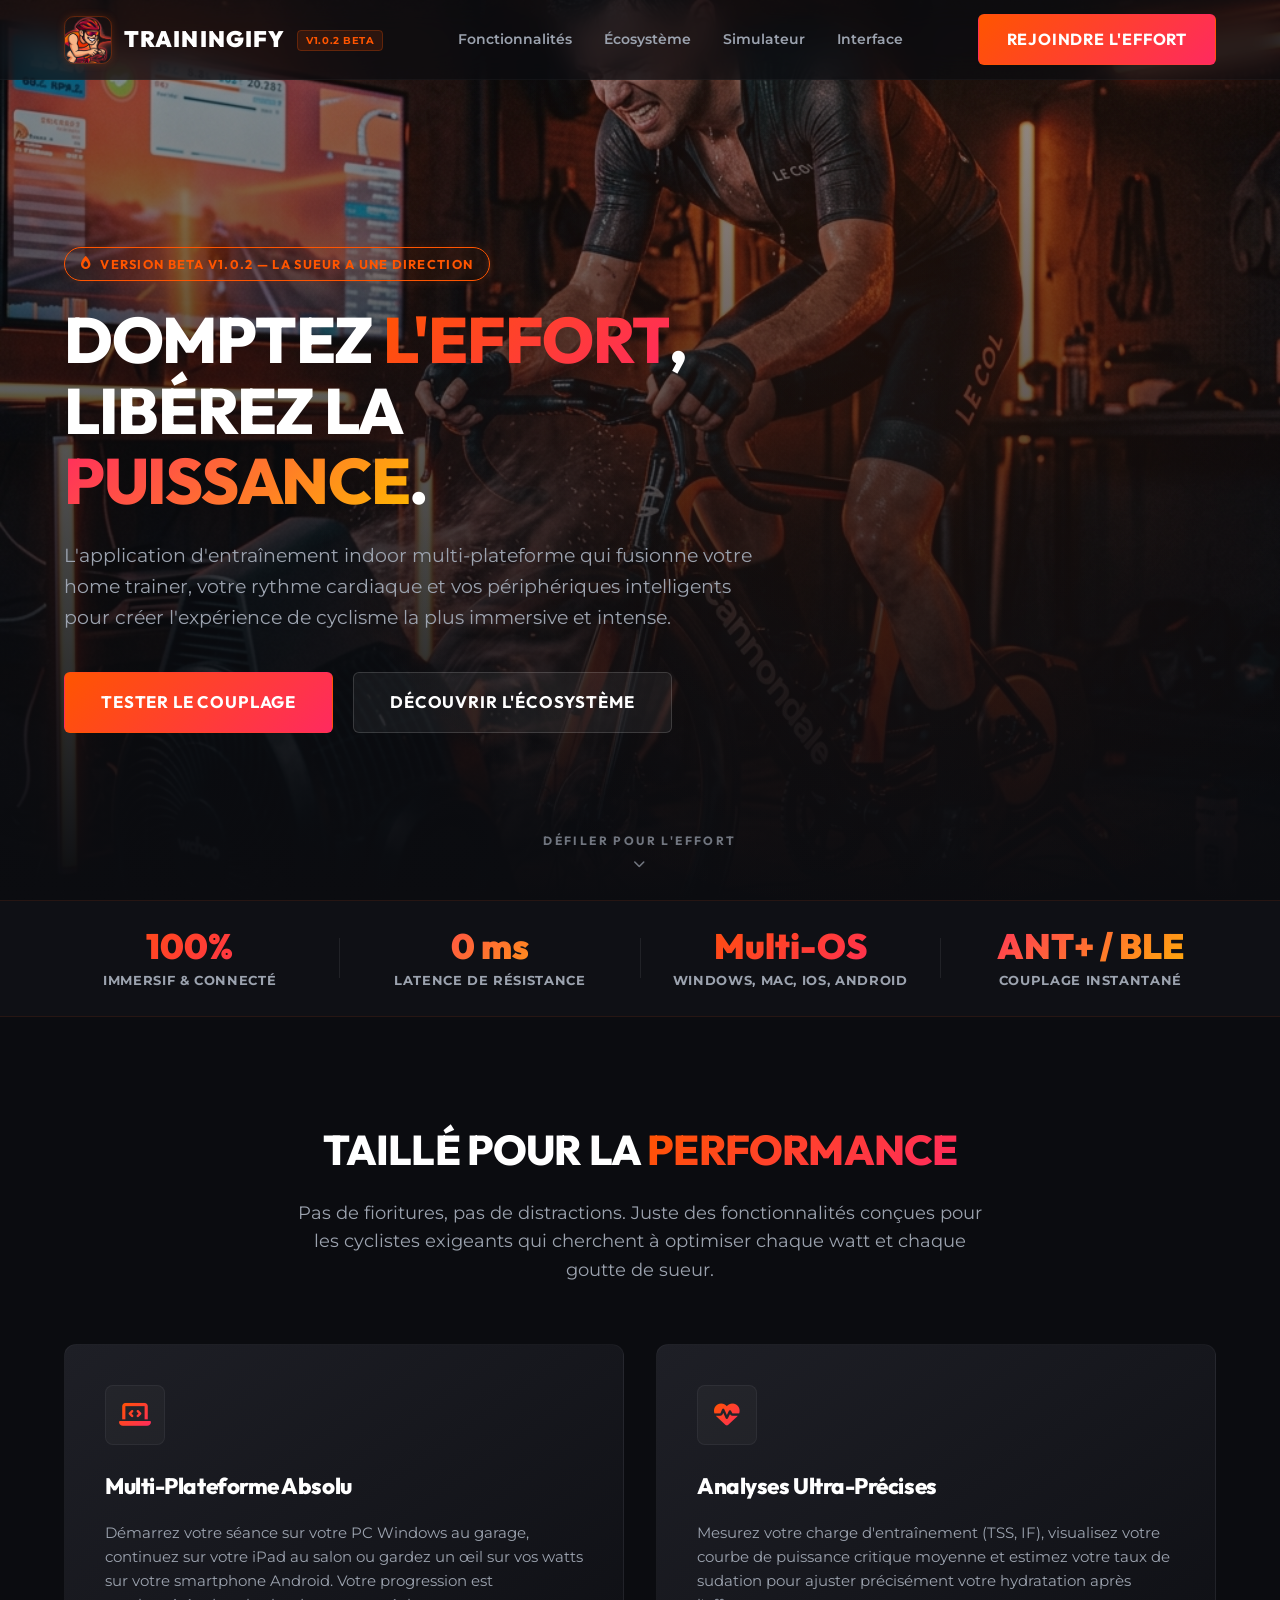
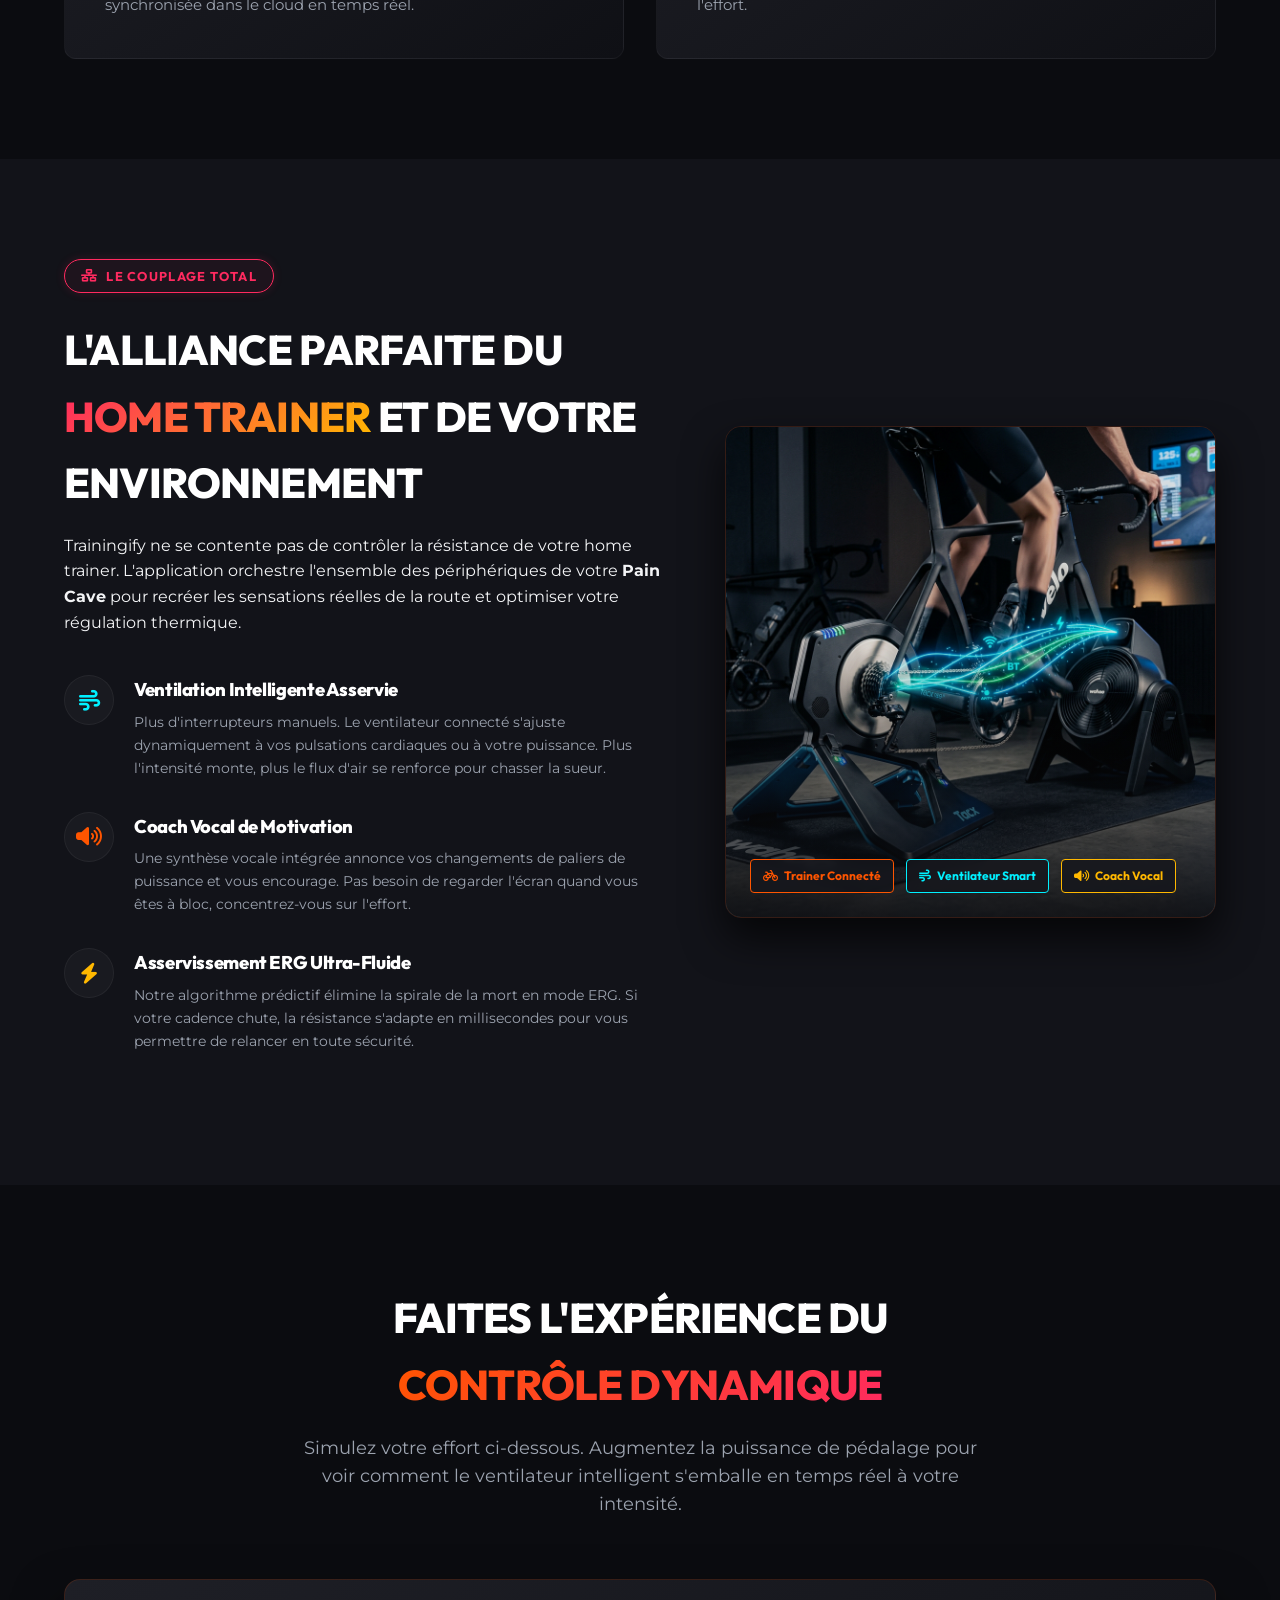
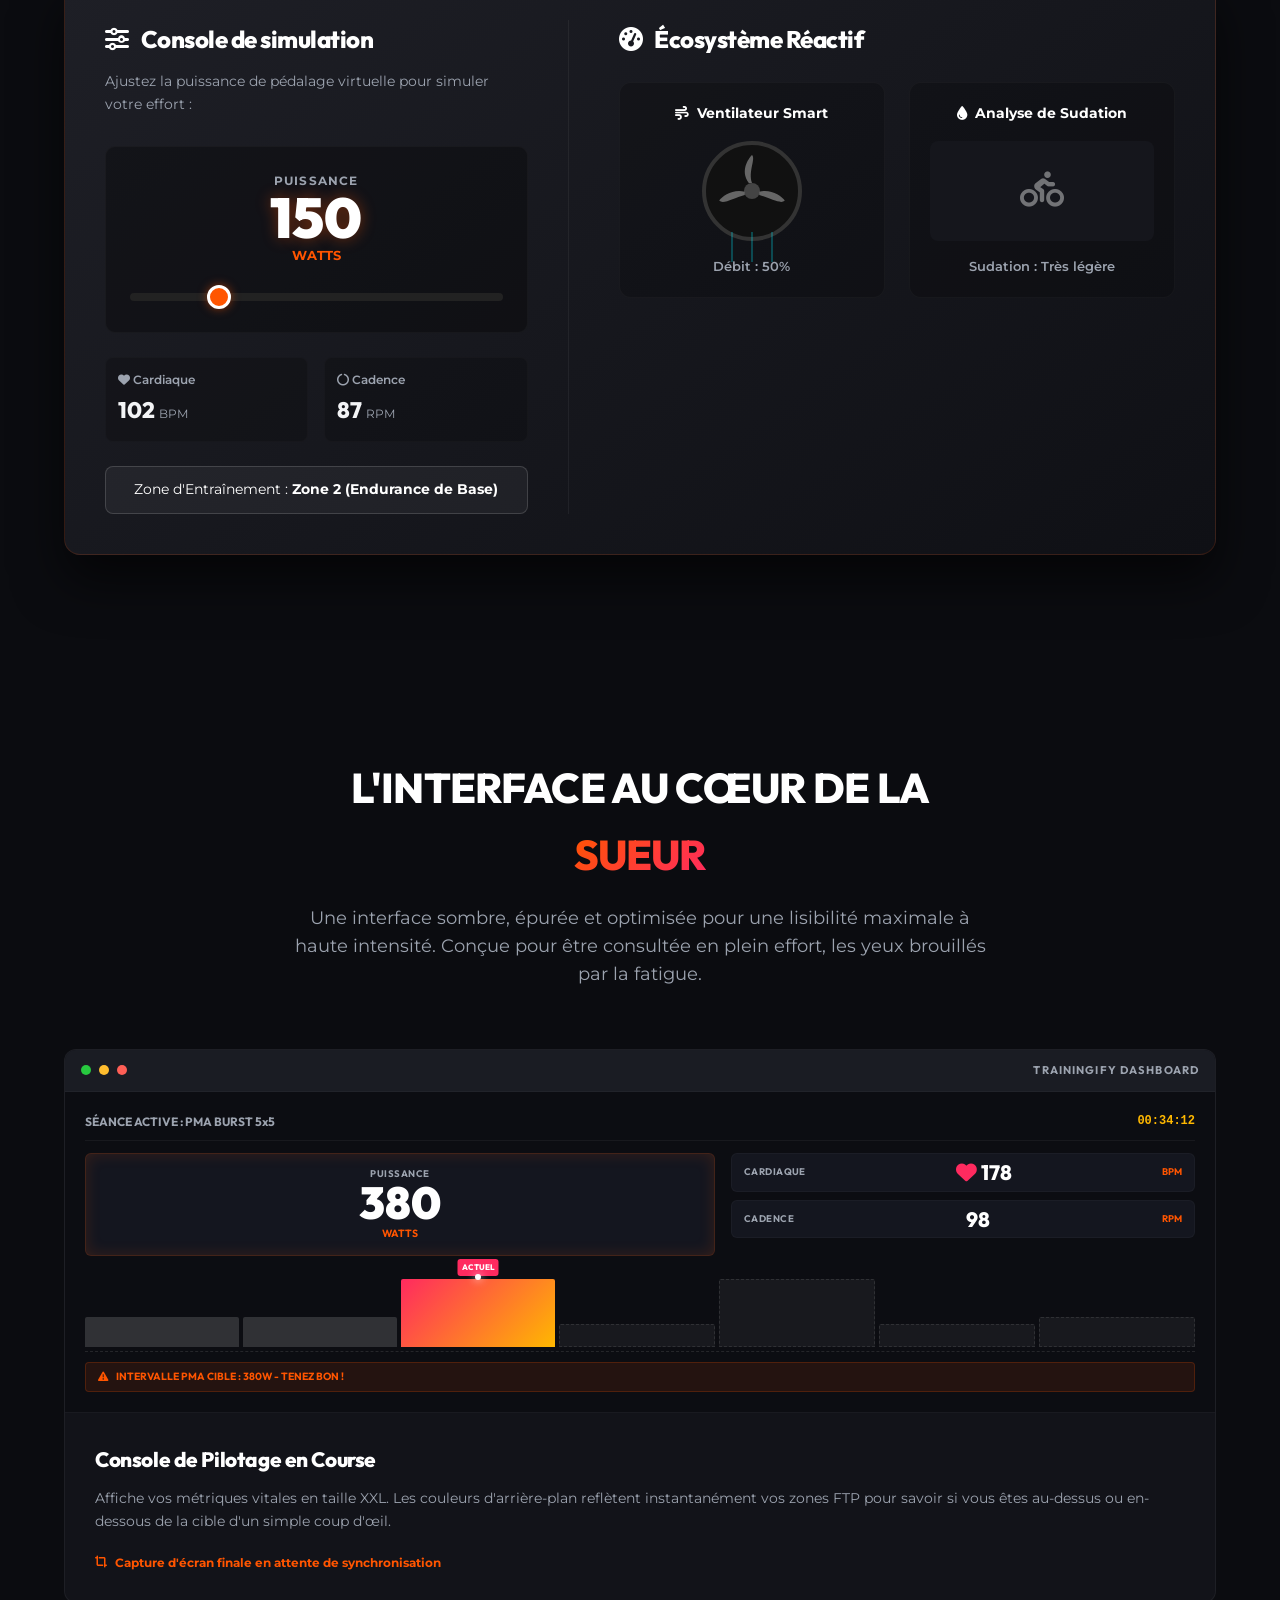
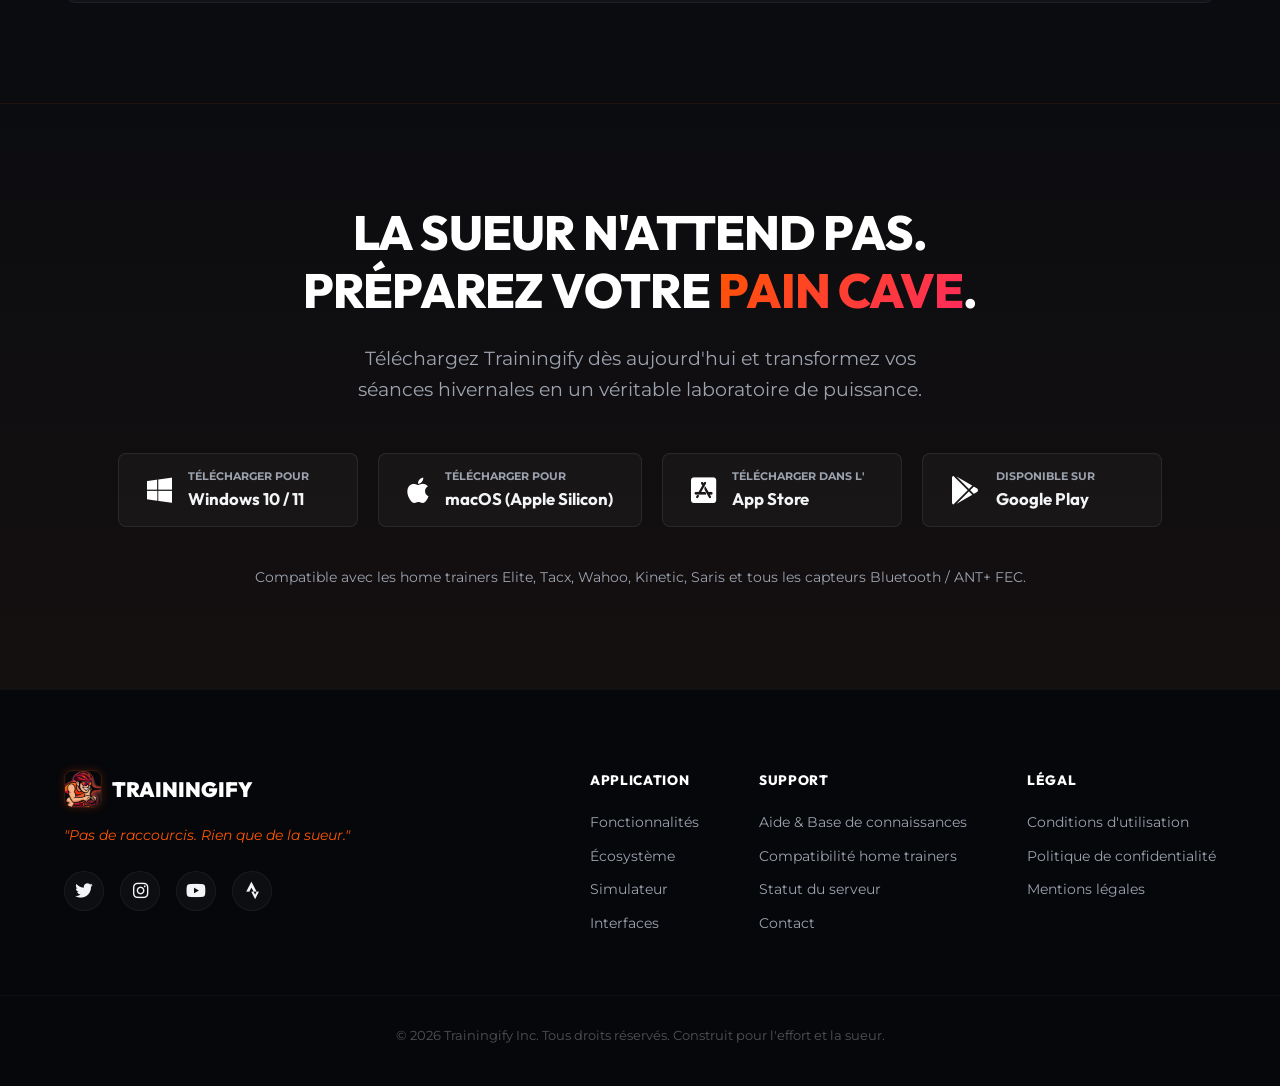
==== docs/index.html @ cc80cbe2 "Refactor: migrate to static site, remove ASP.NET Core Removed ASP.NET Core web frontend, static asse" ====
<!DOCTYPE html>
<html lang="fr">
<head>
    <meta charset="UTF-8">
    <meta name="viewport" content="width=device-width, initial-scale=1.0">
    <title>Trainingify - Domptez l'effort, sculptez votre puissance</title>
    <meta name="description" content="L'application d'entraînement indoor ultime pour home trainer connectée à votre écosystème intelligent (ventilateurs, éclairages).">
    
    <!-- Favicon -->
    <link rel="icon" type="image/x-icon" href="favicon.ico">
    
    <!-- Google Fonts -->
    <link rel="preconnect" href="https://fonts.googleapis.com">
    <link rel="preconnect" href="https://fonts.gstatic.com" crossorigin>
    <link href="https://fonts.googleapis.com/css2?family=Montserrat:ital,wght@0,300;0,500;0,700;0,900;1,700&family=Outfit:wght@300;400;600;800;900&display=swap" rel="stylesheet">
    
    <!-- FontAwesome for icons -->
    <link rel="stylesheet" href="https://cdnjs.cloudflare.com/ajax/libs/font-awesome/6.4.0/css/all.min.css">
    
    <!-- Custom CSS -->
    <link rel="stylesheet" href="css/site.css">
</head>
<body>

    <!-- NAV BAR -->
    <header class="navbar" id="navbar">
        <div class="nav-container">
            <a href="#" class="nav-logo" id="nav-logo">
                <img src="assets/logo.png" alt="Trainingify Logo" class="logo-img">
                <span class="logo-text">TRAININGIFY <span class="version-badge">v1.0.2 Beta</span></span>
            </a>
            
            <nav class="nav-links" id="nav-links">
                <a href="#features" class="nav-link">Fonctionnalités</a>
                <a href="#ecosystem" class="nav-link">Écosystème</a>
                <a href="#demo" class="nav-link">Simulateur</a>
                <a href="#screenshots" class="nav-link">Interface</a>
            </nav>
            
            <div class="nav-cta">
                <a href="#download" class="btn btn-primary btn-glow">Rejoindre l'effort</a>
            </div>
            
            <button class="menu-toggle" id="menu-toggle" aria-label="Ouvrir le menu">
                <i class="fa-solid fa-bars"></i>
            </button>
        </div>
    </header>

    <!-- HERO SECTION -->
    <section class="hero-section" id="hero">
        <div class="hero-bg" style="background-image: linear-gradient(180deg, rgba(11, 12, 16, 0.4) 0%, #0b0c10 100%), url('assets/hero_cyclist.png');"></div>
        <div class="hero-overlay"></div>
        <div class="container hero-container">
            <div class="hero-content">
                <span class="badge neon-orange-border animate-fade-in"><i class="fa-solid fa-fire-flame-simple"></i> Version Beta v1.0.2 — LA SUEUR A UNE DIRECTION</span>
                <h1 class="hero-title animate-slide-up">
                    Domptez <span class="text-gradient-orange-red">l'effort</span>,<br>
                    libérez la <span class="text-gradient-red-yellow">puissance</span>.
                </h1>
                <p class="hero-subtitle animate-slide-up-delay">
                    L'application d'entraînement indoor multi-plateforme qui fusionne votre home trainer, votre rythme cardiaque et vos périphériques intelligents pour créer l'expérience de cyclisme la plus immersive et intense.
                </p>
                <div class="hero-actions animate-slide-up-double-delay">
                    <a href="#demo" class="btn btn-primary btn-large btn-glow">Tester le couplage</a>
                    <a href="#ecosystem" class="btn btn-secondary btn-large">Découvrir l'écosystème</a>
                </div>
            </div>
        </div>
        <div class="hero-scroll-indicator">
            <span>DÉFILER POUR L'EFFORT</span>
            <i class="fa-solid fa-chevron-down scroll-bounce"></i>
        </div>
    </section>

    <!-- KEY METRICS BAR -->
    <section class="metrics-bar">
        <div class="container metrics-container">
            <div class="metric-item">
                <span class="metric-num text-gradient-orange-red">100%</span>
                <span class="metric-label">Immersif & Connecté</span>
            </div>
            <div class="metric-divider"></div>
            <div class="metric-item">
                <span class="metric-num text-gradient-red-yellow">0 ms</span>
                <span class="metric-label">Latence de résistance</span>
            </div>
            <div class="metric-divider"></div>
            <div class="metric-item">
                <span class="metric-num text-gradient-orange-red">Multi-OS</span>
                <span class="metric-label">Windows, Mac, iOS, Android</span>
            </div>
            <div class="metric-divider"></div>
            <div class="metric-item">
                <span class="metric-num text-gradient-red-yellow">ANT+ / BLE</span>
                <span class="metric-label">Couplage instantané</span>
            </div>
        </div>
    </section>

    <!-- POINTS FORTS / FEATURES SECTION -->
    <section class="features-section" id="features">
        <div class="container">
            <div class="section-header text-center">
                <h2 class="section-title">Taillé pour la <span class="text-gradient-orange-red">Performance</span></h2>
                <p class="section-description">
                    Pas de fioritures, pas de distractions. Juste des fonctionnalités conçues pour les cyclistes exigeants qui cherchent à optimiser chaque watt et chaque goutte de sueur.
                </p>
            </div>
            
            <div class="features-grid">
                <!-- Feature 1 -->
                <div class="feature-card">
                    <div class="feature-icon-wrapper">
                        <i class="fa-solid fa-laptop-code feature-icon text-gradient-orange-red"></i>
                    </div>
                    <h3 class="feature-card-title">Multi-Plateforme Absolu</h3>
                    <p class="feature-card-text">
                        Démarrez votre séance sur votre PC Windows au garage, continuez sur votre iPad au salon ou gardez un œil sur vos watts sur votre smartphone Android. Votre progression est synchronisée dans le cloud en temps réel.
                    </p>
                </div>

                
                <!-- Feature 3 -->
                <div class="feature-card">
                    <div class="feature-icon-wrapper">
                        <i class="fa-solid fa-heart-pulse feature-icon text-gradient-orange-red"></i>
                    </div>
                    <h3 class="feature-card-title">Analyses Ultra-Précises</h3>
                    <p class="feature-card-text">
                        Mesurez votre charge d'entraînement (TSS, IF), visualisez votre courbe de puissance critique moyenne et estimez votre taux de sudation pour ajuster précisément votre hydratation après l'effort.
                    </p>
                </div>
            </div>
        </div>
    </section>

    <!-- ECOSYSTEM HIGHLIGHT SECTION -->
    <section class="ecosystem-section" id="ecosystem">
        <div class="container">
            <div class="ecosystem-grid">
                <div class="ecosystem-content">
                    <span class="badge neon-red-border"><i class="fa-solid fa-network-wired"></i> LE COUPLAGE TOTAL</span>
                    <h2 class="section-title">L'alliance parfaite du <span class="text-gradient-red-yellow">Home Trainer</span> et de votre environnement</h2>
                    <p class="section-text">
                        Trainingify ne se contente pas de contrôler la résistance de votre home trainer. L'application orchestre l'ensemble des périphériques de votre <strong>Pain Cave</strong> pour recréer les sensations réelles de la route et optimiser votre régulation thermique.
                    </p>
                    
                    <ul class="ecosystem-list">
                        <li>
                            <div class="list-icon"><i class="fa-solid fa-wind text-cyan"></i></div>
                            <div>
                                <h4>Ventilation Intelligente Asservie</h4>
                                <p>Plus d'interrupteurs manuels. Le ventilateur connecté s'ajuste dynamiquement à vos pulsations cardiaques ou à votre puissance. Plus l'intensité monte, plus le flux d'air se renforce pour chasser la sueur.</p>
                            </div>
                        </li>
                        <li>
                            <div class="list-icon"><i class="fa-solid fa-volume-high text-orange"></i></div>
                            <div>
                                <h4>Coach Vocal de Motivation</h4>
                                <p>Une synthèse vocale intégrée annonce vos changements de paliers de puissance et vous encourage. Pas besoin de regarder l'écran quand vous êtes à bloc, concentrez-vous sur l'effort.</p>
                            </div>
                        </li>
                        <li>
                            <div class="list-icon"><i class="fa-solid fa-bolt text-yellow"></i></div>
                            <div>
                                <h4>Asservissement ERG Ultra-Fluide</h4>
                                <p>Notre algorithme prédictif élimine la spirale de la mort en mode ERG. Si votre cadence chute, la résistance s'adapte en millisecondes pour vous permettre de relancer en toute sécurité.</p>
                            </div>
                        </li>
                    </ul>
                </div>
                
                <div class="ecosystem-visual">
                    <div class="visual-card">
                        <img src="assets/smart_setup.png" alt="Écosystème Smart Trainer et Ventilateur intelligent" class="visual-img">
                        <div class="visual-glow-overlay"></div>
                        <div class="visual-labels">
                            <span class="label-tag tag-trainer"><i class="fa-solid fa-bicycle"></i> Trainer Connecté</span>
                            <span class="label-tag tag-fan"><i class="fa-solid fa-wind"></i> Ventilateur Smart</span>
                            <span class="label-tag tag-light"><i class="fa-solid fa-volume-high"></i> Coach Vocal</span>
                        </div>
                    </div>
                </div>
            </div>
        </div>
    </section>

    <!-- INTERACTIVE DEMO / PLAYGROUND SECTION -->
    <section class="demo-section" id="demo">
        <div class="container">
            <div class="section-header text-center">
                <h2 class="section-title">Faites l'expérience du <span class="text-gradient-orange-red">Contrôle Dynamique</span></h2>
                <p class="section-description">
                    Simulez votre effort ci-dessous. Augmentez la puissance de pédalage pour voir comment le ventilateur intelligent s'emballe en temps réel à votre intensité.
                </p>
            </div>
            
            <div class="playground-card" id="playground-card">
                <div class="playground-grid">
                    
                    <!-- Panel 1: Controls -->
                    <div class="playground-controls">
                        <h3><i class="fa-solid fa-sliders"></i> Console de simulation</h3>
                        <p class="control-help">Ajustez la puissance de pédalage virtuelle pour simuler votre effort :</p>
                        
                        <div class="power-control-group">
                            <div class="power-display">
                                <span class="power-label">PUISSANCE</span>
                                <span class="power-value" id="power-val">150</span>
                                <span class="power-unit">WATTS</span>
                            </div>
                            <input type="range" id="power-slider" class="power-slider" min="50" max="500" value="150" step="10">
                        </div>
                        
                        <div class="metrics-grid-mini">
                            <div class="mini-metric">
                                <span class="mini-label"><i class="fa-solid fa-heart"></i> Cardiaque</span>
                                <span class="mini-val" id="hr-val">115</span> <span class="mini-unit">BPM</span>
                            </div>
                            <div class="mini-metric">
                                <span class="mini-label"><i class="fa-solid fa-circle-notch"></i> Cadence</span>
                                <span class="mini-val" id="cadence-val">90</span> <span class="mini-unit">RPM</span>
                            </div>
                        </div>
                        
                        <div class="zone-indicator" id="zone-indicator">
                            Zone d'Entraînement : <strong id="zone-name">Zone 2 (Endurance)</strong>
                        </div>
                    </div>
                    
                    <!-- Panel 2: Physical Feedback Simulation -->
                    <div class="playground-feedback">
                        <h3><i class="fa-solid fa-gauge-high"></i> Écosystème Réactif</h3>
                        
                        <div class="device-simulator-row">
                            <!-- Fan Simulator -->
                            <div class="fan-simulator">
                                <span class="device-name"><i class="fa-solid fa-wind"></i> Ventilateur Smart</span>
                                <div class="fan-casing">
                                    <div class="fan-blades-wrapper" id="fan-blades">
                                        <svg viewBox="0 0 100 100" class="fan-blades-svg">
                                            <circle cx="50" cy="50" r="10" fill="#444" />
                                            <!-- Three blades -->
                                            <path d="M50 40 C45 25 55 10 50 5 C45 10 35 25 46 40 Z" fill="#666" />
                                            <path d="M59 55 C73 59 86 67 91 62 C87 56 73 47 59 51 Z" fill="#666" />
                                            <path d="M41 55 C27 59 14 67 9 62 C13 56 27 47 41 51 Z" fill="#666" />
                                        </svg>
                                    </div>
                                    <div class="fan-airflow" id="fan-airflow">
                                        <div class="airflow-line line-1"></div>
                                        <div class="airflow-line line-2"></div>
                                        <div class="airflow-line line-3"></div>
                                    </div>
                                </div>
                                <span class="device-status" id="fan-status">Débit : Léger (30%)</span>
                            </div>
                            
                            <!-- Sweat & Effort Simulator -->
                            <div class="sweat-simulator" id="sweat-simulator">
                                <span class="device-name"><i class="fa-solid fa-droplet"></i> Analyse de Sudation</span>
                                <div class="virtual-room" id="virtual-room">
                                    <div class="cyclist-silhouette">
                                        <i class="fa-solid fa-person-biking"></i>
                                    </div>
                                    <div class="sweat-droplets" id="sweat-container">
                                        <!-- Droplets generated dynamically by JS -->
                                    </div>
                                </div>
                                <span class="device-status" id="sweat-status">Sudation : Nulle (Échauffement)</span>
                            </div>
                        </div>
                    </div>
                    
                </div>
            </div>
        </div>
    </section>

    <!-- SCREENSHOTS / WIREFRAME PREVIEW SECTION -->
    <section class="screenshots-section" id="screenshots">
        <div class="container">
            <div class="section-header text-center">
                <h2 class="section-title">L'interface au cœur de la <span class="text-gradient-orange-red">Sueur</span></h2>
                <p class="section-description">
                    Une interface sombre, épurée et optimisée pour une lisibilité maximale à haute intensité. Conçue pour être consultée en plein effort, les yeux brouillés par la fatigue.
                </p>
            </div>
            
            <div class="screenshots-grid">
                
                <!-- Mockup 1: Dashboard -->
                <div class="screenshot-card">
                    <div class="screenshot-header-bar">
                        <span class="dot-btn green"></span>
                        <span class="dot-btn yellow"></span>
                        <span class="dot-btn red"></span>
                        <span class="mock-title">TRAININGIFY DASHBOARD</span>
                    </div>
                    <div class="mockup-container ui-dashboard">
                        <!-- Simulated dashboard UI using CSS/HTML -->
                        <div class="mock-ui-header">
                            <span>SÉANCE ACTIVE : PMA BURST 5x5</span>
                            <span class="mock-timer">00:34:12</span>
                        </div>
                        
                        <div class="mock-ui-main-metrics">
                            <div class="metric-box box-power glow-orange">
                                <span class="lbl">PUISSANCE</span>
                                <span class="val pulse-text">380</span>
                                <span class="unit">WATTS</span>
                            </div>
                            <div class="metrics-column">
                                <div class="metric-box box-hr">
                                    <span class="lbl">CARDIAQUE</span>
                                    <span class="val"><i class="fa-solid fa-heart pulse-icon text-red"></i> 178</span>
                                    <span class="unit">BPM</span>
                                </div>
                                <div class="metric-box box-cadence">
                                    <span class="lbl">CADENCE</span>
                                    <span class="val">98</span>
                                    <span class="unit">RPM</span>
                                </div>
                            </div>
                        </div>
                        
                        <div class="mock-ui-graph">
                            <!-- Interval graph -->
                            <div class="graph-bar past" style="height: 40%"></div>
                            <div class="graph-bar past" style="height: 40%"></div>
                            <div class="graph-bar active glow-red" style="height: 90%; background: var(--gradient-red-yellow);">
                                <span class="graph-label">ACTUEL</span>
                            </div>
                            <div class="graph-bar future" style="height: 30%"></div>
                            <div class="graph-bar future" style="height: 90%"></div>
                            <div class="graph-bar future" style="height: 30%"></div>
                            <div class="graph-bar future" style="height: 40%"></div>
                        </div>
                        
                        <div class="mock-ui-overlay-msg">
                            <i class="fa-solid fa-triangle-exclamation"></i> INTERVALLE PMA CIBLE : 380W - TENEZ BON !
                        </div>
                    </div>
                    <div class="screenshot-info">
                        <h3>Console de Pilotage en Course</h3>
                        <p>Affiche vos métriques vitales en taille XXL. Les couleurs d'arrière-plan reflètent instantanément vos zones FTP pour savoir si vous êtes au-dessus ou en-dessous de la cible d'un simple coup d'œil.</p>
                        <span class="preview-overlay-tag"><i class="fa-solid fa-crop-simple"></i> Capture d'écran finale en attente de synchronisation</span>
                    </div>
                </div>

                
            </div>
        </div>
    </section>

    <!-- MOTIVATIONAL CTA SECTION -->
    <section class="cta-section" id="download">
        <div class="container text-center">
            <h2 class="cta-title">La sueur n'attend pas.<br>Préparez votre <span class="text-gradient-orange-red">Pain Cave</span>.</h2>
            <p class="cta-subtitle">
                Téléchargez Trainingify dès aujourd'hui et transformez vos séances hivernales en un véritable laboratoire de puissance.
            </p>
            
            <div class="download-platforms">
                <a href="#" class="platform-btn">
                    <i class="fa-brands fa-windows platform-icon"></i>
                    <div class="platform-text">
                        <span>Télécharger pour</span>
                        <strong>Windows 10 / 11</strong>
                    </div>
                </a>
                <a href="#" class="platform-btn">
                    <i class="fa-brands fa-apple platform-icon"></i>
                    <div class="platform-text">
                        <span>Télécharger pour</span>
                        <strong>macOS (Apple Silicon)</strong>
                    </div>
                </a>
                <a href="#" class="platform-btn">
                    <i class="fa-brands fa-app-store-ios platform-icon"></i>
                    <div class="platform-text">
                        <span>Télécharger dans l'</span>
                        <strong>App Store</strong>
                    </div>
                </a>
                <a href="#" class="platform-btn">
                    <i class="fa-brands fa-google-play platform-icon"></i>
                    <div class="platform-text">
                        <span>Disponible sur</span>
                        <strong>Google Play</strong>
                    </div>
                </a>
            </div>
            
            <p class="cta-note">Compatible avec les home trainers Elite, Tacx, Wahoo, Kinetic, Saris et tous les capteurs Bluetooth / ANT+ FEC.</p>
        </div>
    </section>

    <!-- FOOTER -->
    <footer class="footer">
        <div class="container footer-container">
            <div class="footer-brand">
                <div class="footer-logo">
                    <img src="assets/logo.png" alt="Trainingify Logo" class="logo-img">
                    <span class="logo-text">TRAININGIFY</span>
                </div>
                <p class="footer-moto">"Pas de raccourcis. Rien que de la sueur."</p>
                <div class="footer-socials">
                    <a href="#"><i class="fa-brands fa-twitter"></i></a>
                    <a href="#"><i class="fa-brands fa-instagram"></i></a>
                    <a href="#"><i class="fa-brands fa-youtube"></i></a>
                    <a href="#"><i class="fa-brands fa-strava"></i></a>
                </div>
            </div>
            
            <div class="footer-links-group">
                <div class="footer-links-col">
                    <h4>Application</h4>
                    <a href="#features">Fonctionnalités</a>
                    <a href="#ecosystem">Écosystème</a>
                    <a href="#demo">Simulateur</a>
                    <a href="#screenshots">Interfaces</a>
                </div>
                <div class="footer-links-col">
                    <h4>Support</h4>
                    <a href="#">Aide & Base de connaissances</a>
                    <a href="#">Compatibilité home trainers</a>
                    <a href="#">Statut du serveur</a>
                    <a href="#">Contact</a>
                </div>
                <div class="footer-links-col">
                    <h4>Légal</h4>
                    <a href="#">Conditions d'utilisation</a>
                    <a href="#">Politique de confidentialité</a>
                    <a href="#">Mentions légales</a>
                </div>
            </div>
        </div>
        
        <div class="footer-bottom">
            <div class="container text-center">
                <p>&copy; 2026 Trainingify Inc. Tous droits réservés. Construit pour l'effort et la sueur.</p>
            </div>
        </div>
    </footer>

    <!-- Custom JS -->
    <script src="js/main.js"></script>
</body>
</html>
---- docs/css/site.css ----
/* ==========================================================================
   TRAININGIFY - DESIGN SYSTEM & STYLESHEET (EFFORT & SUEUR)
   ========================================================================== */

/* Variables & Custom Properties */
:root {
    --color-bg: #0b0c10;
    --color-bg-alt: #121319;
    --color-card: rgba(22, 23, 29, 0.7);
    --color-card-border: rgba(255, 255, 255, 0.04);
    
    --color-text-main: #f3f4f6;
    --color-text-muted: #9ca3af;
    
    /* Neon Colors */
    --color-orange: #ff5500;
    --color-orange-glow: rgba(255, 85, 0, 0.4);
    --color-red: #ff2a5f;
    --color-red-glow: rgba(255, 42, 95, 0.4);
    --color-yellow: #ffb800;
    --color-cyan: #00f0ff;
    --color-cyan-glow: rgba(0, 240, 255, 0.3);
    
    /* Gradients */
    --gradient-orange-red: linear-gradient(135deg, #ff5500 0%, #ff2a5f 100%);
    --gradient-red-yellow: linear-gradient(135deg, #ff2a5f 0%, #ffb800 100%);
    --gradient-dark: linear-gradient(180deg, #121319 0%, #0b0c10 100%);
    --gradient-metal: linear-gradient(145deg, #1e1f26 0%, #0f1015 100%);
    
    /* Typography */
    --font-heading: 'Outfit', sans-serif;
    --font-body: 'Montserrat', sans-serif;
    
    /* Layout */
    --container-width: 1200px;
    --navbar-height: 80px;
    --transition-smooth: all 0.3s cubic-bezier(0.4, 0, 0.2, 1);
}

/* Reset */
* {
    margin: 0;
    padding: 0;
    box-sizing: border-box;
    scroll-behavior: smooth;
}

body {
    background-color: var(--color-bg);
    color: var(--color-text-main);
    font-family: var(--font-body);
    font-size: 1rem;
    line-height: 1.6;
    overflow-x: hidden;
}

/* Typography Base */
h1, h2, h3, h4, h5, h6 {
    font-family: var(--font-heading);
    font-weight: 800;
    letter-spacing: -0.02em;
    color: #ffffff;
}

a {
    color: inherit;
    text-decoration: none;
    transition: var(--transition-smooth);
}

/* Base Layout Helpers */
.container {
    width: 100%;
    max-width: var(--container-width);
    margin: 0 auto;
    padding: 0 24px;
}

.text-center { text-align: center; }
.text-gradient-orange-red {
    background: var(--gradient-orange-red);
    -webkit-background-clip: text;
    -webkit-text-fill-color: transparent;
}
.text-gradient-red-yellow {
    background: var(--gradient-red-yellow);
    -webkit-background-clip: text;
    -webkit-text-fill-color: transparent;
}

.text-red { color: var(--color-red); }
.text-orange { color: var(--color-orange); }
.text-yellow { color: var(--color-yellow); }
.text-cyan { color: var(--color-cyan); }

/* Badges */
.badge {
    display: inline-flex;
    align-items: center;
    gap: 8px;
    padding: 6px 16px;
    border-radius: 100px;
    font-family: var(--font-heading);
    font-size: 0.8rem;
    font-weight: 700;
    text-transform: uppercase;
    letter-spacing: 0.1em;
    margin-bottom: 24px;
}

.neon-orange-border {
    border: 1px solid var(--color-orange);
    color: var(--color-orange);
    background: rgba(255, 85, 0, 0.05);
    box-shadow: 0 0 10px rgba(255, 85, 0, 0.15);
}

.neon-red-border {
    border: 1px solid var(--color-red);
    color: var(--color-red);
    background: rgba(255, 42, 95, 0.05);
    box-shadow: 0 0 10px rgba(255, 42, 95, 0.15);
}

/* Buttons */
.btn {
    display: inline-flex;
    align-items: center;
    justify-content: center;
    padding: 12px 28px;
    border-radius: 6px;
    font-family: var(--font-heading);
    font-weight: 700;
    text-transform: uppercase;
    letter-spacing: 0.05em;
    cursor: pointer;
    transition: var(--transition-smooth);
    border: none;
}

.btn-large {
    padding: 16px 36px;
    font-size: 1.05rem;
}

.btn-primary {
    background: var(--gradient-orange-red);
    color: #ffffff;
    border: 1px solid transparent;
}

.btn-primary:hover {
    transform: translateY(-2px);
    box-shadow: 0 10px 25px rgba(255, 85, 0, 0.4);
}

.btn-secondary {
    background: rgba(255, 255, 255, 0.05);
    color: #ffffff;
    border: 1px solid rgba(255, 255, 255, 0.15);
}

.btn-secondary:hover {
    background: rgba(255, 255, 255, 0.1);
    transform: translateY(-2px);
    border-color: rgba(255, 255, 255, 0.3);
}

.btn-glow:hover {
    box-shadow: 0 0 20px var(--color-orange-glow);
}

/* Sticky Navbar */
.navbar {
    position: fixed;
    top: 0;
    left: 0;
    width: 100%;
    height: var(--navbar-height);
    background: rgba(11, 12, 16, 0.7);
    backdrop-filter: blur(15px);
    border-bottom: 1px solid rgba(255, 255, 255, 0.03);
    z-index: 1000;
    transition: var(--transition-smooth);
}

.navbar.scrolled {
    height: 70px;
    background: rgba(11, 12, 16, 0.9);
    border-bottom: 1px solid rgba(255, 85, 0, 0.15);
    box-shadow: 0 10px 30px rgba(0, 0, 0, 0.5);
}

.nav-container {
    display: flex;
    align-items: center;
    justify-content: space-between;
    height: 100%;
    max-width: var(--container-width);
    margin: 0 auto;
    padding: 0 24px;
}

.nav-logo {
    display: flex;
    align-items: center;
    gap: 12px;
    font-family: var(--font-heading);
    font-size: 1.4rem;
    font-weight: 900;
    letter-spacing: 0.05em;
    color: #ffffff;
}

.version-badge {
    font-size: 0.65rem;
    font-weight: 700;
    background: rgba(255, 85, 0, 0.12);
    color: var(--color-orange);
    padding: 3px 8px;
    border-radius: 4px;
    border: 1px solid rgba(255, 85, 0, 0.25);
    margin-left: 8px;
    vertical-align: middle;
    text-transform: uppercase;
    letter-spacing: 0.05em;
    font-family: var(--font-body);
}

.logo-img {
    width: 48px;
    height: 48px;
    border-radius: 10px;
    object-fit: cover;
    border: 1px solid rgba(255, 85, 0, 0.3);
    box-shadow: 0 0 8px rgba(255, 85, 0, 0.2);
    transition: var(--transition-smooth);
}

.nav-logo:hover .logo-img {
    transform: rotate(5deg) scale(1.05);
    box-shadow: 0 0 15px var(--color-orange-glow);
}

.nav-links {
    display: flex;
    gap: 32px;
}

.nav-link {
    font-size: 0.9rem;
    font-weight: 600;
    color: var(--color-text-muted);
}

.nav-link:hover {
    color: #ffffff;
    text-shadow: 0 0 10px rgba(255, 255, 255, 0.2);
}

.menu-toggle {
    display: none;
    background: none;
    border: none;
    color: #ffffff;
    font-size: 1.5rem;
    cursor: pointer;
}

/* HERO SECTION */
.hero-section {
    position: relative;
    height: 100vh;
    display: flex;
    align-items: center;
    padding-top: var(--navbar-height);
    overflow: hidden;
}

.hero-bg {
    position: absolute;
    top: 0;
    left: 0;
    width: 100%;
    height: 100%;
    background-size: cover;
    background-position: center;
    z-index: 1;
}

.hero-overlay {
    position: absolute;
    top: 0;
    left: 0;
    width: 100%;
    height: 100%;
    background: radial-gradient(circle at 70% 30%, rgba(255, 85, 0, 0.08) 0%, rgba(0, 0, 0, 0) 60%);
    z-index: 2;
}

.hero-container {
    position: relative;
    z-index: 3;
}

.hero-content {
    max-width: 700px;
}

.hero-title {
    font-size: 4rem;
    line-height: 1.1;
    margin-bottom: 24px;
    text-transform: uppercase;
}

.hero-subtitle {
    font-size: 1.2rem;
    color: var(--color-text-muted);
    margin-bottom: 40px;
    font-weight: 400;
}

.hero-actions {
    display: flex;
    gap: 20px;
}

.hero-scroll-indicator {
    position: absolute;
    bottom: 30px;
    left: 50%;
    transform: translateX(-50%);
    display: flex;
    flex-direction: column;
    align-items: center;
    gap: 8px;
    font-size: 0.75rem;
    font-family: var(--font-heading);
    font-weight: 700;
    letter-spacing: 0.2em;
    color: var(--color-text-muted);
    z-index: 3;
    opacity: 0.7;
}

.scroll-bounce {
    animation: bounce 2s infinite;
}

/* METRICS BAR */
.metrics-bar {
    background: #0f1015;
    border-top: 1px solid rgba(255, 85, 0, 0.1);
    border-bottom: 1px solid rgba(255, 85, 0, 0.1);
    padding: 24px 0;
    position: relative;
    z-index: 10;
}

.metrics-container {
    display: flex;
    justify-content: space-around;
    align-items: center;
    flex-wrap: wrap;
    gap: 24px;
}

.metric-item {
    text-align: center;
    flex: 1;
    min-width: 180px;
}

.metric-num {
    font-family: var(--font-heading);
    font-size: 2.2rem;
    font-weight: 900;
    display: block;
    line-height: 1.2;
}

.metric-label {
    font-size: 0.8rem;
    color: var(--color-text-muted);
    text-transform: uppercase;
    font-weight: 700;
    letter-spacing: 0.05em;
    margin-top: 4px;
    display: block;
}

.metric-divider {
    width: 1px;
    height: 40px;
    background: rgba(255, 255, 255, 0.08);
}

/* SECTION STRUCTURE */
.features-section, .ecosystem-section, .demo-section, .screenshots-section, .cta-section {
    padding: 100px 0;
    position: relative;
}

.section-header {
    max-width: 700px;
    margin: 0 auto 60px auto;
}

.section-title {
    font-size: 2.6rem;
    margin-bottom: 16px;
    text-transform: uppercase;
}

.section-description {
    font-size: 1.1rem;
    color: var(--color-text-muted);
    font-weight: 400;
}

/* FEATURES GRID */
.features-grid {
    display: grid;
    grid-template-columns: repeat(auto-fit, minmax(320px, 1fr));
    gap: 32px;
}

.feature-card {
    background: var(--gradient-metal);
    border: 1px solid var(--color-card-border);
    border-radius: 12px;
    padding: 40px;
    transition: var(--transition-smooth);
    position: relative;
    overflow: hidden;
}

.feature-card::before {
    content: '';
    position: absolute;
    top: 0;
    left: 0;
    width: 100%;
    height: 2px;
    background: var(--gradient-orange-red);
    opacity: 0;
    transition: var(--transition-smooth);
}

.feature-card:hover {
    transform: translateY(-5px);
    border-color: rgba(255, 85, 0, 0.2);
    box-shadow: 0 15px 35px rgba(0, 0, 0, 0.6);
}

.feature-card:hover::before {
    opacity: 1;
}

.feature-icon-wrapper {
    width: 60px;
    height: 60px;
    background: rgba(255, 255, 255, 0.03);
    border-radius: 8px;
    display: flex;
    align-items: center;
    justify-content: center;
    margin-bottom: 24px;
    border: 1px solid rgba(255, 255, 255, 0.05);
}

.feature-icon {
    font-size: 1.6rem;
}

.feature-card-title {
    font-size: 1.4rem;
    margin-bottom: 16px;
}

.feature-card-text {
    font-size: 0.95rem;
    color: var(--color-text-muted);
}

/* ECOSYSTEM CONNECTED SECTION */
.ecosystem-section {
    background-color: var(--color-bg-alt);
}

.ecosystem-grid {
    display: grid;
    grid-template-columns: 1.1fr 0.9fr;
    gap: 60px;
    align-items: center;
}

.ecosystem-list {
    list-style: none;
    margin-top: 40px;
}

.ecosystem-list li {
    display: flex;
    gap: 20px;
    margin-bottom: 32px;
}

.list-icon {
    width: 50px;
    height: 50px;
    border-radius: 50%;
    background: rgba(255, 255, 255, 0.03);
    display: flex;
    align-items: center;
    justify-content: center;
    font-size: 1.3rem;
    flex-shrink: 0;
    border: 1px solid rgba(255, 255, 255, 0.05);
}

.ecosystem-list h4 {
    font-size: 1.15rem;
    margin-bottom: 6px;
}

.ecosystem-list p {
    font-size: 0.9rem;
    color: var(--color-text-muted);
}

.ecosystem-visual {
    position: relative;
}

.visual-card {
    position: relative;
    border-radius: 16px;
    overflow: hidden;
    border: 1px solid rgba(255, 85, 0, 0.15);
    box-shadow: 0 20px 40px rgba(0, 0, 0, 0.7);
}

.visual-img {
    width: 100%;
    display: block;
    filter: brightness(0.9);
}

.visual-glow-overlay {
    position: absolute;
    top: 0;
    left: 0;
    width: 100%;
    height: 100%;
    background: linear-gradient(to top, rgba(11, 12, 16, 0.9) 0%, rgba(11, 12, 16, 0) 50%);
}

.visual-labels {
    position: absolute;
    bottom: 24px;
    left: 24px;
    display: flex;
    flex-wrap: wrap;
    gap: 12px;
}

.label-tag {
    background: rgba(22, 23, 29, 0.85);
    border: 1px solid rgba(255, 255, 255, 0.1);
    color: #ffffff;
    font-family: var(--font-heading);
    font-size: 0.75rem;
    font-weight: 700;
    padding: 6px 12px;
    border-radius: 4px;
    backdrop-filter: blur(5px);
    display: flex;
    align-items: center;
    gap: 6px;
}

.tag-trainer { border-color: var(--color-orange); color: var(--color-orange); }
.tag-fan { border-color: var(--color-cyan); color: var(--color-cyan); }
.tag-light { border-color: var(--color-yellow); color: var(--color-yellow); }

/* INTERACTIVE PLAYGROUND */
.playground-card {
    background: var(--gradient-metal);
    border: 1px solid rgba(255, 85, 0, 0.15);
    border-radius: 16px;
    padding: 40px;
    box-shadow: 0 25px 50px rgba(0, 0, 0, 0.6);
    position: relative;
    overflow: hidden;
}

.playground-grid {
    display: grid;
    grid-template-columns: 0.9fr 1.1fr;
    gap: 40px;
}

.playground-controls {
    border-right: 1px solid rgba(255, 255, 255, 0.05);
    padding-right: 40px;
}

.playground-controls h3, .playground-feedback h3 {
    font-size: 1.5rem;
    margin-bottom: 12px;
    display: flex;
    align-items: center;
    gap: 12px;
}

.control-help {
    font-size: 0.9rem;
    color: var(--color-text-muted);
    margin-bottom: 30px;
}

.power-control-group {
    background: rgba(0, 0, 0, 0.3);
    border: 1px solid rgba(255, 255, 255, 0.03);
    padding: 24px;
    border-radius: 10px;
    margin-bottom: 24px;
}

.power-display {
    display: flex;
    flex-direction: column;
    align-items: center;
    margin-bottom: 16px;
}

.power-label {
    font-size: 0.75rem;
    font-weight: 700;
    letter-spacing: 0.1em;
    color: var(--color-text-muted);
}

.power-value {
    font-family: var(--font-heading);
    font-size: 3.5rem;
    font-weight: 900;
    line-height: 1;
    color: #ffffff;
    text-shadow: 0 0 15px var(--color-orange-glow);
}

.power-unit {
    font-size: 0.8rem;
    font-weight: 700;
    color: var(--color-orange);
}

.power-slider {
    -webkit-appearance: none;
    appearance: none;
    width: 100%;
    height: 8px;
    border-radius: 4px;
    background: #222;
    outline: none;
    cursor: pointer;
}

.power-slider::-webkit-slider-thumb {
    -webkit-appearance: none;
    appearance: none;
    width: 24px;
    height: 24px;
    border-radius: 50%;
    background: var(--color-orange);
    border: 3px solid #ffffff;
    box-shadow: 0 0 10px rgba(255, 85, 0, 0.5);
    transition: 0.1s;
}

.power-slider::-webkit-slider-thumb:hover {
    transform: scale(1.1);
}

.metrics-grid-mini {
    display: grid;
    grid-template-columns: 1fr 1fr;
    gap: 16px;
    margin-bottom: 24px;
}

.mini-metric {
    background: rgba(0, 0, 0, 0.2);
    padding: 12px;
    border-radius: 8px;
    border: 1px solid rgba(255, 255, 255, 0.02);
}

.mini-label {
    display: block;
    font-size: 0.75rem;
    color: var(--color-text-muted);
    font-weight: 600;
    margin-bottom: 4px;
}

.mini-val {
    font-family: var(--font-heading);
    font-size: 1.4rem;
    font-weight: 800;
}

.mini-unit {
    font-size: 0.75rem;
    color: var(--color-text-muted);
}

.zone-indicator {
    padding: 12px;
    border-radius: 8px;
    background: rgba(255, 85, 0, 0.08);
    border: 1px solid rgba(255, 85, 0, 0.2);
    font-size: 0.85rem;
    text-align: center;
    color: #ffffff;
    transition: var(--transition-smooth);
}

/* Simulation Devices UI */
.playground-feedback {
    padding-left: 10px;
}

.device-simulator-row {
    display: grid;
    grid-template-columns: 1fr 1fr;
    gap: 24px;
    margin-top: 24px;
}

.fan-simulator, .light-simulator, .sweat-simulator {
    background: rgba(0, 0, 0, 0.2);
    border: 1px solid rgba(255, 255, 255, 0.03);
    border-radius: 12px;
    padding: 20px;
    display: flex;
    flex-direction: column;
    align-items: center;
}

.device-name {
    font-size: 0.85rem;
    font-weight: 700;
    color: #ffffff;
    margin-bottom: 16px;
    display: flex;
    align-items: center;
    gap: 8px;
}

.fan-casing {
    width: 100px;
    height: 100px;
    border: 4px solid #333;
    border-radius: 50%;
    display: flex;
    align-items: center;
    justify-content: center;
    position: relative;
    background: #111;
    margin-bottom: 16px;
}

.fan-blades-wrapper {
    width: 80px;
    height: 80px;
    transform-origin: center;
    transition: animation-duration 0.5s ease;
}

.fan-blades-svg {
    width: 100%;
    height: 100%;
}

/* Airflow effects */
.fan-airflow {
    position: absolute;
    bottom: -25px;
    left: 50%;
    transform: translateX(-50%);
    width: 60px;
    height: 30px;
    display: flex;
    justify-content: space-around;
    overflow: hidden;
    pointer-events: none;
}

.airflow-line {
    width: 2px;
    background: var(--color-cyan);
    opacity: 0;
}

.device-status {
    font-size: 0.8rem;
    color: var(--color-text-muted);
    font-weight: 600;
    text-align: center;
}

/* Ambient Room Simulator */
.virtual-room {
    width: 100%;
    height: 100px;
    background: #15161c;
    border-radius: 8px;
    position: relative;
    overflow: hidden;
    display: flex;
    align-items: center;
    justify-content: center;
    margin-bottom: 16px;
    transition: background-color 0.5s ease;
}

.cyclist-silhouette {
    font-size: 2.2rem;
    color: rgba(255, 255, 255, 0.4);
    z-index: 5;
    position: relative;
}

.glowing-halo {
    position: absolute;
    top: 50%;
    left: 50%;
    transform: translate(-50%, -50%);
    width: 80%;
    height: 80%;
    border-radius: 50%;
    background: radial-gradient(circle, var(--color-orange-glow) 0%, rgba(0,0,0,0) 70%);
    opacity: 0.5;
    z-index: 2;
    transition: background 0.5s ease;
}

/* Sweat droplets */
.sweat-droplets {
    position: absolute;
    top: 0;
    left: 0;
    width: 100%;
    height: 100%;
    pointer-events: none;
    z-index: 4;
}

.sweat-drop {
    position: absolute;
    width: 3px;
    height: 6px;
    background: #00f0ff;
    border-radius: 50%;
    opacity: 0.7;
    animation: sweat-drip 1.5s linear infinite;
}

/* SCREENSHOTS SECTION */
.screenshots-grid {
    display: flex;
    justify-content: center;
    gap: 40px;
}

.screenshot-card {
    background: var(--color-bg-alt);
    border: 1px solid rgba(255, 255, 255, 0.05);
    border-radius: 12px;
    overflow: hidden;
    display: flex;
    flex-direction: column;
}

.screenshot-header-bar {
    background: #1a1c23;
    padding: 12px 16px;
    display: flex;
    align-items: center;
    gap: 8px;
    border-bottom: 1px solid rgba(255, 255, 255, 0.03);
}

.dot-btn {
    width: 10px;
    height: 10px;
    border-radius: 50%;
}
.dot-btn.red { background: #ff5f56; }
.dot-btn.yellow { background: #ffbd2e; }
.dot-btn.green { background: #27c93f; }

.mock-title {
    font-size: 0.7rem;
    font-family: var(--font-heading);
    font-weight: 700;
    letter-spacing: 0.1em;
    color: var(--color-text-muted);
    margin-left: auto;
}

/* Mockup Layout */
.mockup-container {
    height: 320px;
    background: #0c0d12;
    position: relative;
    padding: 20px;
    display: flex;
    flex-direction: column;
    justify-content: space-between;
    font-family: var(--font-heading);
}

.screenshot-info {
    padding: 30px;
    border-top: 1px solid rgba(255, 255, 255, 0.03);
    flex-grow: 1;
    display: flex;
    flex-direction: column;
    justify-content: space-between;
}

.screenshot-info h3 {
    font-size: 1.3rem;
    margin-bottom: 10px;
}

.screenshot-info p {
    font-size: 0.9rem;
    color: var(--color-text-muted);
    margin-bottom: 20px;
}

.preview-overlay-tag {
    display: inline-flex;
    align-items: center;
    gap: 8px;
    font-size: 0.75rem;
    color: var(--color-orange);
    font-weight: 700;
}

/* UI DASHBOARD SIMULATOR */
.ui-dashboard {
    color: #fff;
}

.mock-ui-header {
    display: flex;
    justify-content: space-between;
    font-size: 0.75rem;
    font-weight: 700;
    color: var(--color-text-muted);
    border-bottom: 1px solid rgba(255,255,255,0.05);
    padding-bottom: 8px;
}

.mock-timer {
    color: var(--color-yellow);
    font-family: monospace;
}

.mock-ui-main-metrics {
    display: flex;
    gap: 16px;
    margin-top: 12px;
}

.metric-box {
    background: #14161f;
    border: 1px solid rgba(255,255,255,0.03);
    border-radius: 6px;
    padding: 12px;
}

.metric-box.box-power {
    flex: 1.3;
    display: flex;
    flex-direction: column;
    align-items: center;
    justify-content: center;
    border-color: rgba(255, 85, 0, 0.2);
}

.metric-box.glow-orange {
    box-shadow: inset 0 0 15px rgba(255, 85, 0, 0.15);
}

.metric-box .lbl {
    font-size: 0.6rem;
    color: var(--color-text-muted);
    font-weight: 700;
    letter-spacing: 0.05em;
}

.metric-box .val {
    font-size: 2.8rem;
    font-weight: 900;
    line-height: 1;
}

.metric-box .unit {
    font-size: 0.65rem;
    font-weight: 700;
    color: var(--color-orange);
}

.metrics-column {
    flex: 1;
    display: flex;
    flex-direction: column;
    gap: 8px;
}

.metrics-column .metric-box {
    display: flex;
    justify-content: space-between;
    align-items: center;
    padding: 8px 12px;
}

.metrics-column .metric-box .val {
    font-size: 1.3rem;
    font-weight: 800;
}

.metrics-column .metric-box .unit {
    font-size: 0.6rem;
}

.mock-ui-graph {
    height: 80px;
    display: flex;
    align-items: flex-end;
    gap: 4px;
    margin-top: 16px;
    border-bottom: 1px dashed rgba(255,255,255,0.1);
    padding-bottom: 4px;
}

.graph-bar {
    flex: 1;
    border-radius: 2px 2px 0 0;
}

.graph-bar.past {
    background: rgba(255, 255, 255, 0.15);
}

.graph-bar.active {
    position: relative;
}

.graph-bar.active::after {
    content: '';
    position: absolute;
    top: -5px;
    left: 50%;
    transform: translateX(-50%);
    width: 6px;
    height: 6px;
    background: #fff;
    border-radius: 50%;
    box-shadow: 0 0 8px #fff;
}

.graph-bar.future {
    background: rgba(255, 255, 255, 0.05);
    border: 1px dashed rgba(255,255,255,0.1);
}

.graph-label {
    font-size: 0.5rem;
    position: absolute;
    top: -20px;
    left: 50%;
    transform: translateX(-50%);
    background: var(--color-red);
    padding: 2px 4px;
    border-radius: 3px;
    font-weight: 800;
    white-space: nowrap;
}

.mock-ui-overlay-msg {
    margin-top: 10px;
    background: rgba(255, 85, 0, 0.1);
    border: 1px solid rgba(255, 85, 0, 0.2);
    border-radius: 4px;
    padding: 6px 12px;
    font-size: 0.65rem;
    font-weight: 700;
    color: var(--color-orange);
    display: flex;
    align-items: center;
    gap: 8px;
}

/* UI WORKOUT BUILDER SIMULATOR */
.ui-builder {
    flex-direction: row;
    gap: 12px;
    color: #fff;
}

.mock-builder-sidebar {
    width: 90px;
    background: #14161f;
    border-radius: 6px;
    padding: 10px;
    display: flex;
    flex-direction: column;
    gap: 8px;
}

.sidebar-title {
    font-size: 0.6rem;
    font-weight: 800;
    color: var(--color-text-muted);
    border-bottom: 1px solid rgba(255,255,255,0.05);
    padding-bottom: 4px;
    margin-bottom: 2px;
}

.block-item {
    font-size: 0.55rem;
    font-weight: 700;
    padding: 6px;
    border-radius: 4px;
    text-align: center;
}

.block-blue { background: rgba(0, 150, 255, 0.2); border: 1px solid rgba(0, 150, 255, 0.4); color: #00e0ff; }
.block-green { background: rgba(40, 200, 100, 0.2); border: 1px solid rgba(40, 200, 100, 0.4); color: #00ff88; }
.block-yellow { background: rgba(255, 180, 0, 0.2); border: 1px solid rgba(255, 180, 0, 0.4); color: #ffcc00; }
.block-red { background: rgba(255, 42, 95, 0.2); border: 1px solid rgba(255, 42, 95, 0.4); color: #ff507f; }

.mock-builder-workspace {
    flex: 1;
    background: #101117;
    border-radius: 6px;
    padding: 12px;
    display: flex;
    flex-direction: column;
    justify-content: space-between;
}

.workspace-header {
    font-size: 0.7rem;
    font-weight: 800;
    border-bottom: 1px solid rgba(255,255,255,0.05);
    padding-bottom: 6px;
}

.workout-timeline {
    height: 100px;
    background: rgba(0,0,0,0.3);
    border: 1px solid rgba(255,255,255,0.02);
    border-radius: 6px;
    display: flex;
    align-items: flex-end;
    padding: 8px;
    gap: 6px;
    margin: 16px 0;
}

.timeline-step {
    border-radius: 3px;
    height: 100%;
    display: flex;
    flex-direction: column;
    justify-content: flex-end;
    padding: 6px;
    position: relative;
}

.timeline-step.step-warmup { background: linear-gradient(360deg, rgba(0, 150, 255, 0.2) 0%, rgba(0,150,255,0.05) 100%); border: 1px solid rgba(0,150,255,0.2); height: 40%; }
.timeline-step.step-work { background: linear-gradient(360deg, rgba(255, 180, 0, 0.25) 0%, rgba(255,180,0,0.05) 100%); border: 1px solid rgba(255,180,0,0.3); height: 75%; }
.timeline-step.step-active-interval { background: linear-gradient(360deg, rgba(255, 42, 95, 0.3) 0%, rgba(255,42,95,0.05) 100%); border: 1px solid rgba(255,42,95,0.4); height: 95%; }
.timeline-step.step-cooldown { background: linear-gradient(360deg, rgba(0, 150, 255, 0.2) 0%, rgba(0,150,255,0.05) 100%); border: 1px solid rgba(0,150,255,0.2); height: 30%; }

.timeline-step.select {
    border-color: #fff;
    box-shadow: 0 0 10px rgba(255,255,255,0.2);
}

.step-lbl {
    font-size: 0.45rem;
    font-weight: 700;
    line-height: 1.1;
    color: var(--color-text-muted);
}

.timeline-step.select .step-lbl {
    color: #fff;
}

.drag-handle {
    position: absolute;
    right: -3px;
    top: 50%;
    transform: translateY(-50%);
    width: 6px;
    height: 20px;
    background: #fff;
    border-radius: 3px;
    display: flex;
    align-items: center;
    justify-content: center;
    color: #333;
    font-size: 0.35rem;
    cursor: ew-resize;
    box-shadow: 0 0 5px rgba(0,0,0,0.5);
}

.workout-details-box {
    display: flex;
    justify-content: space-between;
    background: #14161f;
    padding: 8px 12px;
    border-radius: 4px;
}

.detail-row {
    display: flex;
    flex-direction: column;
    font-size: 0.6rem;
    color: var(--color-text-muted);
}

.detail-row strong {
    font-size: 0.8rem;
    color: #fff;
}

/* CTA MOTIVATIONAL SECTION */
.cta-section {
    background: linear-gradient(180deg, var(--color-bg) 0%, #151010 100%);
    border-top: 1px solid rgba(255, 85, 0, 0.05);
    overflow: hidden;
}

.cta-title {
    font-size: 3rem;
    margin-bottom: 24px;
    line-height: 1.2;
    text-transform: uppercase;
}

.cta-subtitle {
    font-size: 1.2rem;
    color: var(--color-text-muted);
    max-width: 600px;
    margin: 0 auto 48px auto;
}

.download-platforms {
    display: flex;
    justify-content: center;
    flex-wrap: wrap;
    gap: 20px;
    margin-bottom: 40px;
}

.platform-btn {
    background: rgba(255, 255, 255, 0.03);
    border: 1px solid rgba(255, 255, 255, 0.08);
    border-radius: 8px;
    padding: 14px 28px;
    display: flex;
    align-items: center;
    gap: 16px;
    min-width: 240px;
    text-align: left;
    transition: var(--transition-smooth);
}

.platform-btn:hover {
    background: rgba(255, 85, 0, 0.08);
    border-color: var(--color-orange);
    transform: translateY(-3px);
    box-shadow: 0 10px 20px rgba(0, 0, 0, 0.4);
}

.platform-icon {
    font-size: 1.8rem;
    color: #ffffff;
}

.platform-btn:hover .platform-icon {
    color: var(--color-orange);
    filter: drop-shadow(0 0 5px var(--color-orange-glow));
}

.platform-text span {
    display: block;
    font-size: 0.7rem;
    color: var(--color-text-muted);
    text-transform: uppercase;
    font-weight: 700;
}

.platform-text strong {
    font-family: var(--font-heading);
    font-size: 1.05rem;
    font-weight: 700;
}

.cta-note {
    font-size: 0.85rem;
    color: var(--color-text-muted);
}

/* FOOTER */
.footer {
    background: #06070a;
    border-top: 1px solid rgba(255, 255, 255, 0.03);
    padding: 80px 0 40px 0;
}

.footer-container {
    display: flex;
    justify-content: space-between;
    flex-wrap: wrap;
    gap: 48px;
    margin-bottom: 60px;
}

.footer-brand {
    max-width: 320px;
}

.footer-logo {
    display: flex;
    align-items: center;
    gap: 10px;
    font-family: var(--font-heading);
    font-size: 1.3rem;
    font-weight: 900;
    color: #ffffff;
    margin-bottom: 16px;
}

.footer-logo .logo-img {
    width: 38px;
    height: 38px;
    border-radius: 8px;
    border: 1px solid rgba(255, 85, 0, 0.2);
}

.footer-moto {
    font-size: 0.9rem;
    font-style: italic;
    color: var(--color-orange);
    margin-bottom: 24px;
}

.footer-socials {
    display: flex;
    gap: 16px;
}

.footer-socials a {
    width: 40px;
    height: 40px;
    border-radius: 50%;
    background: rgba(255, 255, 255, 0.03);
    display: flex;
    align-items: center;
    justify-content: center;
    font-size: 1.1rem;
    border: 1px solid rgba(255, 255, 255, 0.05);
}

.footer-socials a:hover {
    background: var(--gradient-orange-red);
    color: #ffffff;
    transform: translateY(-2px);
    border-color: transparent;
}

.footer-links-group {
    display: flex;
    gap: 60px;
    flex-wrap: wrap;
}

.footer-links-col {
    display: flex;
    flex-direction: column;
    gap: 12px;
}

.footer-links-col h4 {
    font-size: 0.85rem;
    text-transform: uppercase;
    letter-spacing: 0.05em;
    color: #ffffff;
    margin-bottom: 8px;
}

.footer-links-col a {
    font-size: 0.85rem;
    color: var(--color-text-muted);
}

.footer-links-col a:hover {
    color: var(--color-orange);
}

.footer-bottom {
    border-top: 1px solid rgba(255, 255, 255, 0.03);
    padding-top: 30px;
    font-size: 0.8rem;
    color: rgba(255, 255, 255, 0.3);
}

/* ==========================================================================
   ANIMATIONS
   ========================================================================== */

@keyframes bounce {
    0%, 20%, 50%, 80%, 100% { transform: translateY(0) translateX(-50%); }
    40% { transform: translateY(-10px) translateX(-50%); }
    60% { transform: translateY(-5px) translateX(-50%); }
}

@keyframes sweat-drip {
    0% { transform: translateY(0); opacity: 0; }
    10% { opacity: 0.8; }
    90% { opacity: 0.8; }
    100% { transform: translateY(80px); opacity: 0; }
}

@keyframes pulse-light {
    0%, 100% { box-shadow: 0 0 20px rgba(255, 42, 95, 0.3); }
    50% { box-shadow: 0 0 40px rgba(255, 42, 95, 0.6); }
}

/* Blade spinning class, speed set dynamically by custom prop */
.spinning {
    animation: spin var(--fan-speed, 0s) linear infinite;
}

@keyframes spin {
    from { transform: rotate(0deg); }
    to { transform: rotate(360deg); }
}

/* Text pulsing class */
.pulse-text {
    animation: pulse-text-anim 1.5s ease-in-out infinite;
}

@keyframes pulse-text-anim {
    0%, 100% { opacity: 1; }
    50% { opacity: 0.7; }
}

/* Heart/Icon pulsing class */
.pulse-icon {
    animation: pulse-icon-anim 0.8s ease-in-out infinite;
}

@keyframes pulse-icon-anim {
    0%, 100% { transform: scale(1); }
    50% { transform: scale(1.15); }
}

/* Fade in scroll classes */
.reveal {
    position: relative;
    opacity: 0;
    transform: translateY(30px);
    transition: 0.8s all ease;
}

.reveal.active {
    opacity: 1;
    transform: translateY(0);
}

/* Animation Delays for Hero elements */
.animate-fade-in {
    animation: fadeIn 1s forwards;
}

.animate-slide-up {
    animation: slideUp 0.8s cubic-bezier(0.4, 0, 0.2, 1) forwards;
}

.animate-slide-up-delay {
    animation: slideUp 0.8s cubic-bezier(0.4, 0, 0.2, 1) 0.2s forwards;
    opacity: 0;
}

.animate-slide-up-double-delay {
    animation: slideUp 0.8s cubic-bezier(0.4, 0, 0.2, 1) 0.4s forwards;
    opacity: 0;
}

@keyframes fadeIn {
    from { opacity: 0; }
    to { opacity: 1; }
}

@keyframes slideUp {
    from { opacity: 0; transform: translateY(40px); }
    to { opacity: 1; transform: translateY(0); }
}

/* ==========================================================================
   RESPONSIVE MEDIA QUERIES
   ========================================================================== */

@media (max-width: 1024px) {
    .hero-title {
        font-size: 3.2rem;
    }
    
    .ecosystem-grid {
        grid-template-columns: 1fr;
        gap: 40px;
    }
    
    .playground-grid {
        grid-template-columns: 1fr;
        gap: 30px;
    }
    
    .playground-controls {
        border-right: none;
        border-bottom: 1px solid rgba(255, 255, 255, 0.05);
        padding-right: 0;
        padding-bottom: 30px;
    }
    
    .screenshots-grid {
        flex-direction: column;
        align-items: center;
    }
}

@media (max-width: 768px) {
    .menu-toggle {
        display: block;
    }
    
    .nav-links {
        position: fixed;
        top: var(--navbar-height);
        left: -100%;
        width: 100%;
        height: calc(100vh - var(--navbar-height));
        background: #0b0c10;
        flex-direction: column;
        align-items: center;
        padding-top: 40px;
        transition: 0.4s ease;
        z-index: 999;
    }
    
    .nav-links.active {
        left: 0;
    }
    
    .nav-cta {
        display: none;
    }
    
    .hero-title {
        font-size: 2.6rem;
    }
    
    .hero-subtitle {
        font-size: 1rem;
    }
    
    .hero-actions {
        flex-direction: column;
        gap: 12px;
    }
    
    .metrics-container {
        flex-direction: column;
        gap: 20px;
    }
    
    .metric-divider {
        display: none;
    }
    
    .section-title {
        font-size: 2rem;
    }
    
    .device-simulator-row {
        grid-template-columns: 1fr;
    }
}
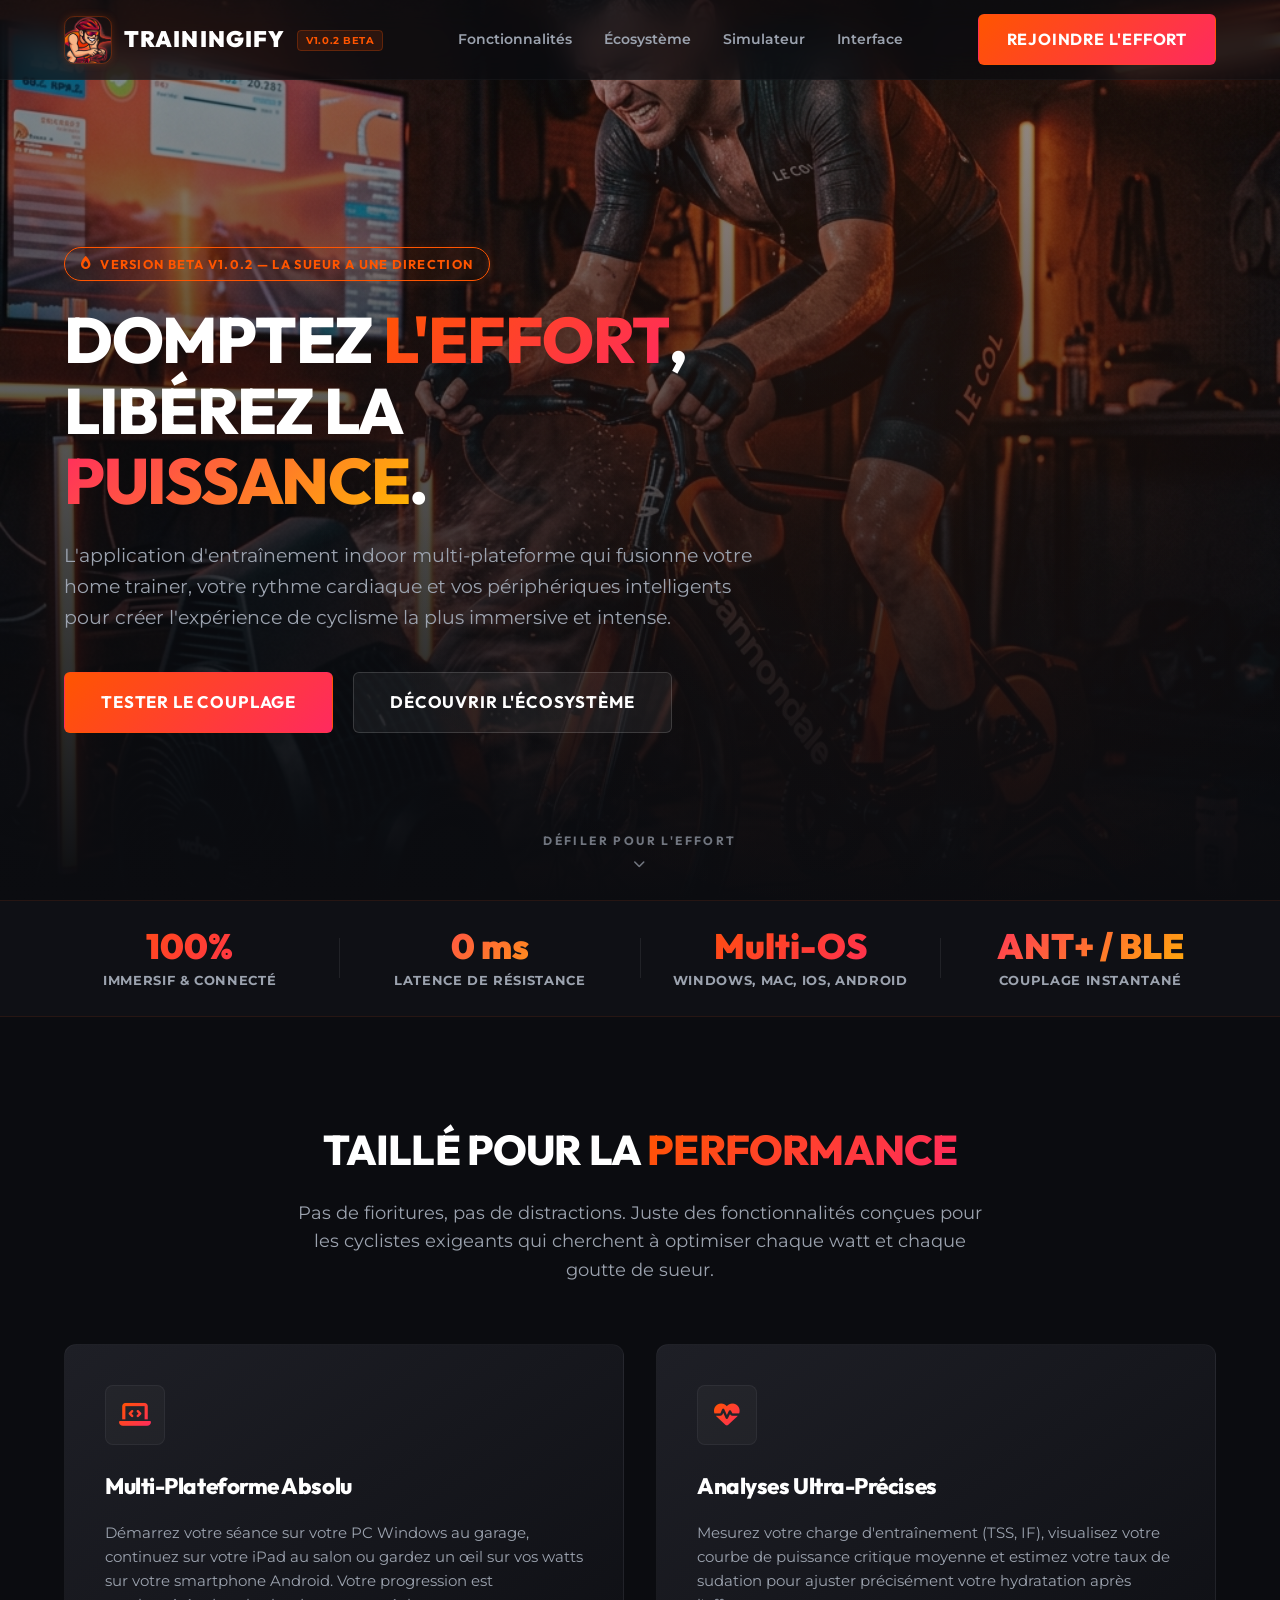
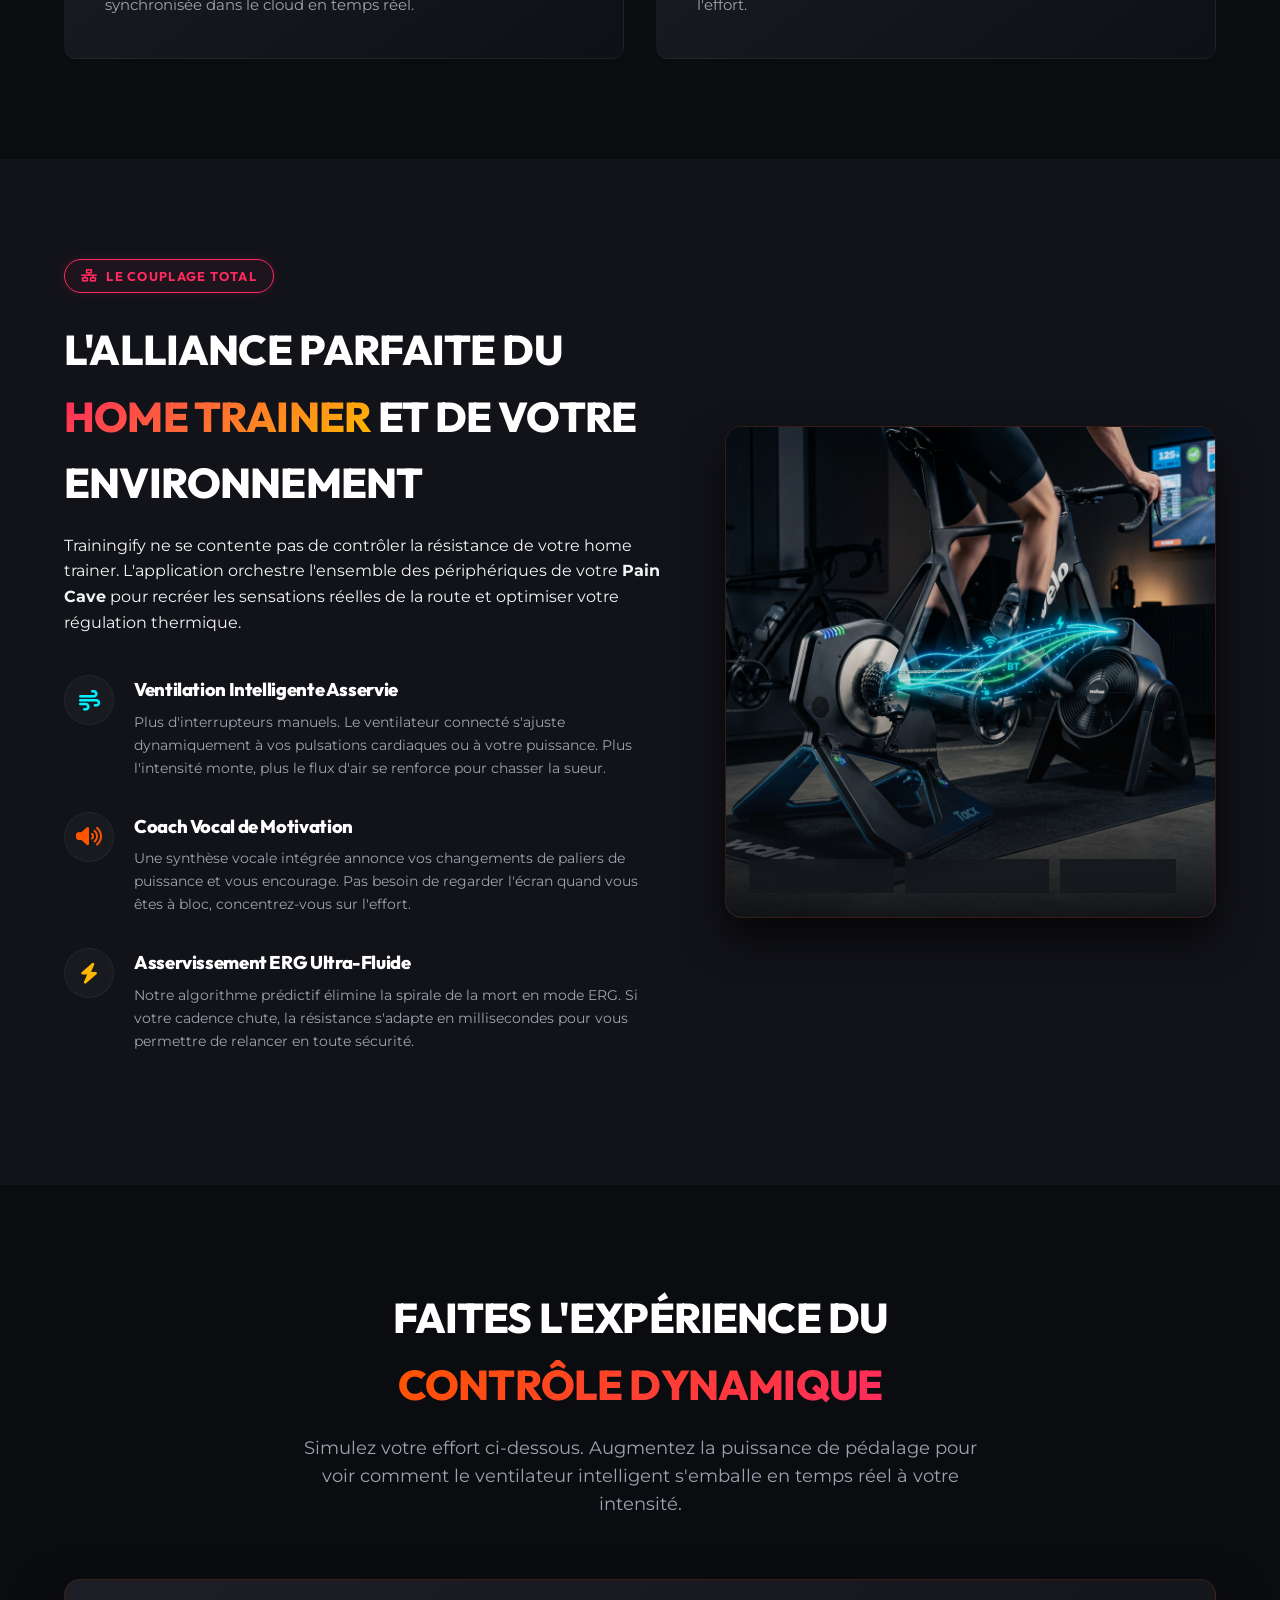
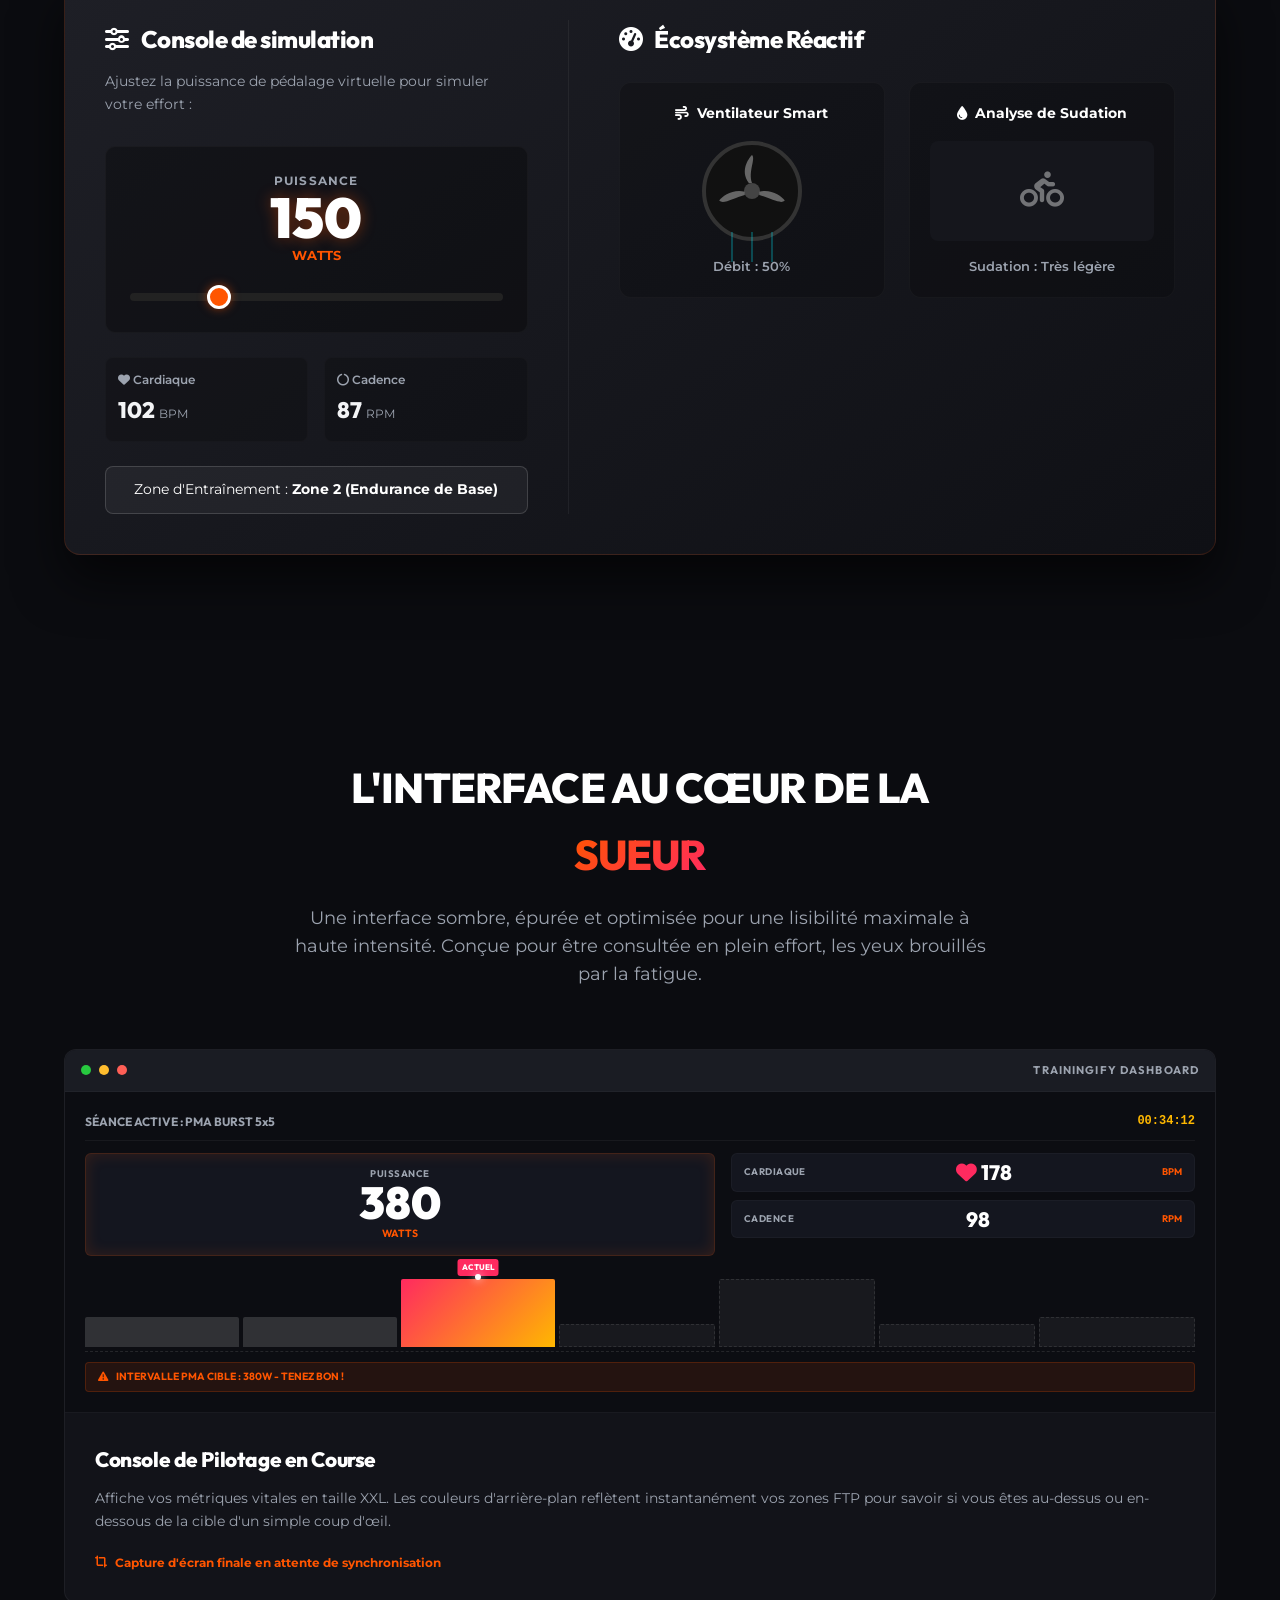
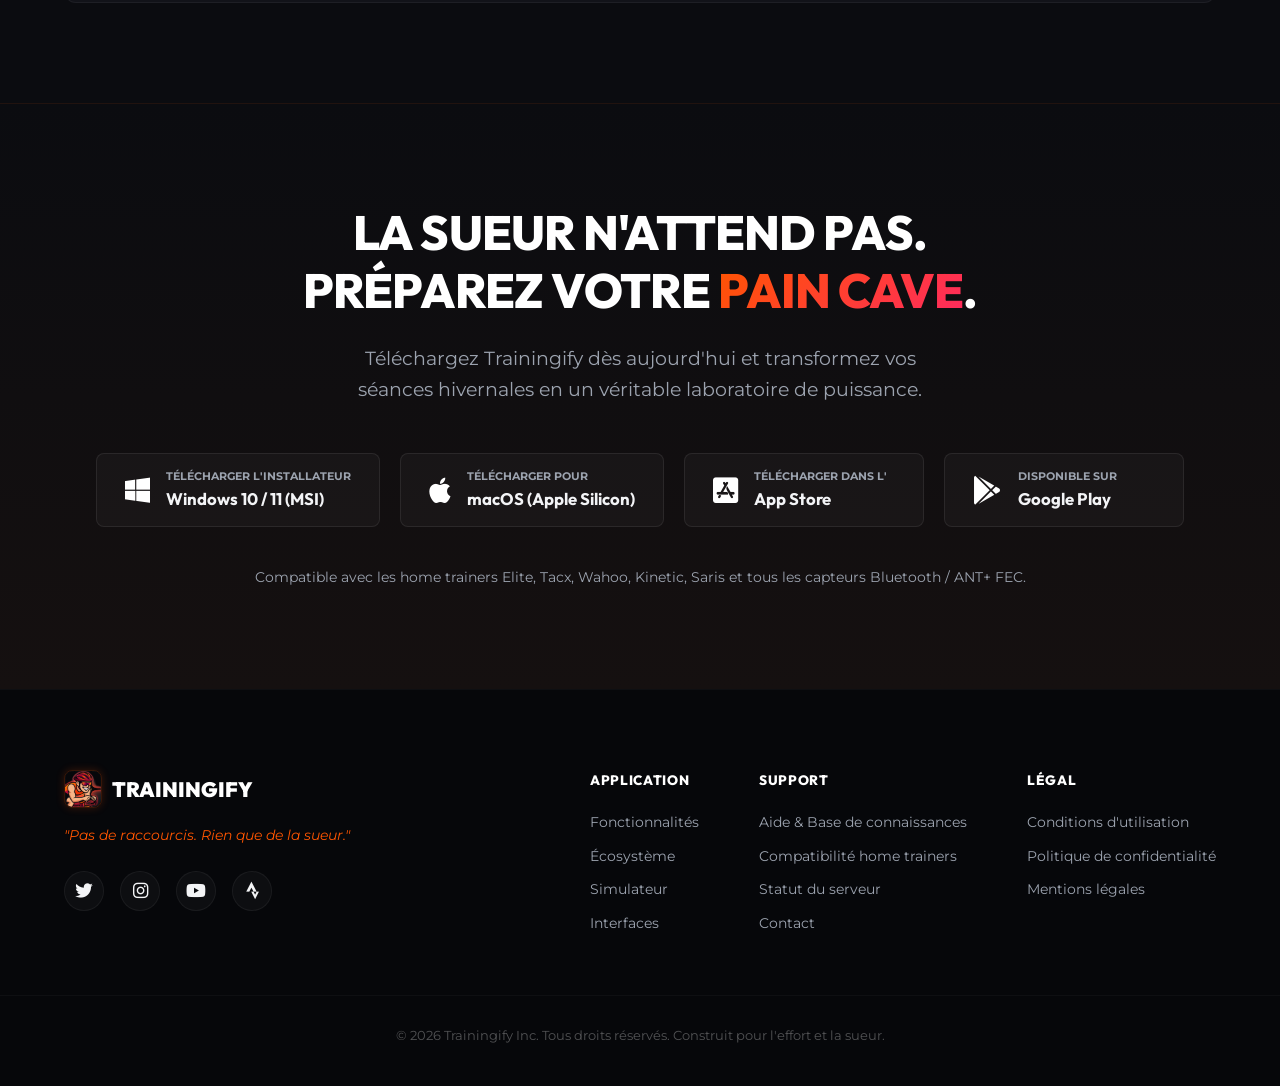
==== commit 07430b73: "Improve MSI release workflow and update Windows download link publish-windows-msi.yml: Add create_re" ====
--- a/docs/index.html
+++ b/docs/index.html
@@ -362,11 +362,11 @@
             </p>
             
             <div class="download-platforms">
-                <a href="#" class="platform-btn">
+                <a href="https://github.com/chouteau/trainingify/releases/latest/download/Trainingify-latest-windows-x64.msi" class="platform-btn" id="windows-download" download>
                     <i class="fa-brands fa-windows platform-icon"></i>
                     <div class="platform-text">
-                        <span>Télécharger pour</span>
-                        <strong>Windows 10 / 11</strong>
+                        <span>Télécharger l'installateur</span>
+                        <strong>Windows 10 / 11 (MSI)</strong>
                     </div>
                 </a>
                 <a href="#" class="platform-btn">
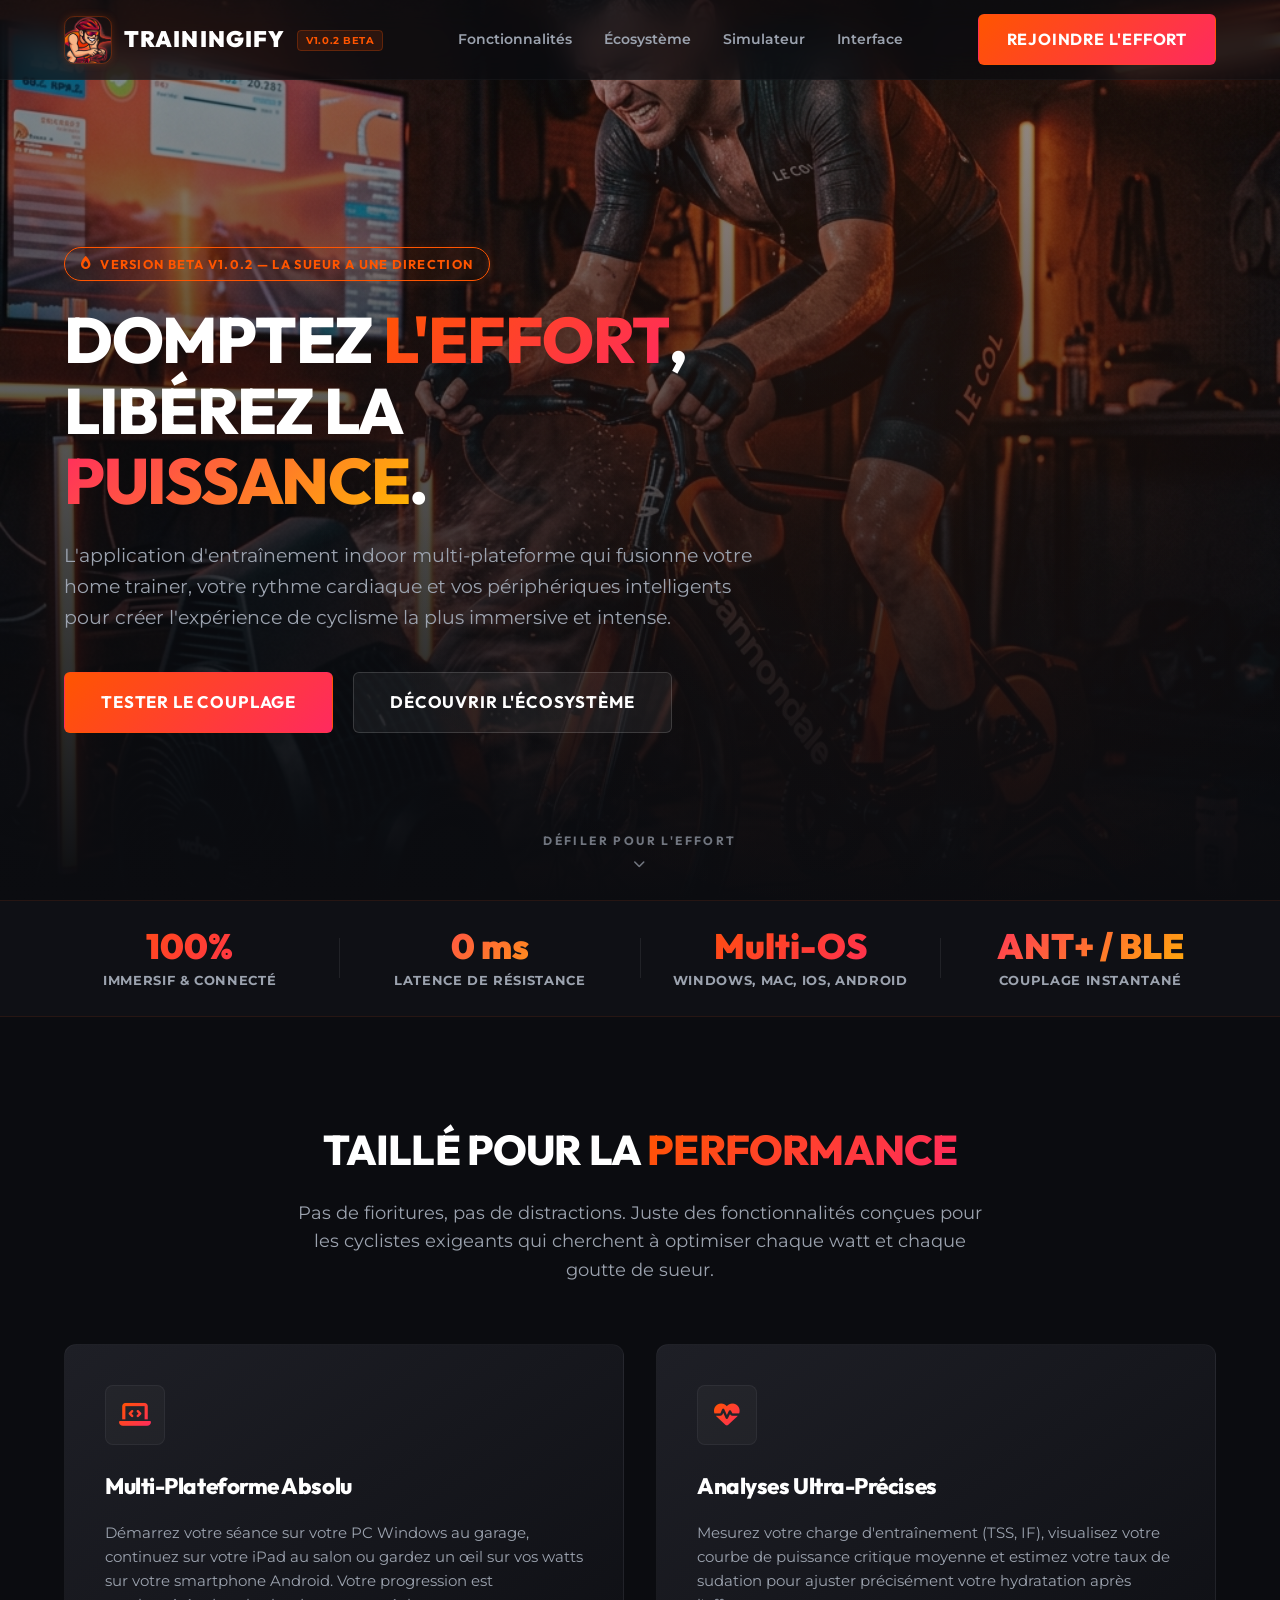
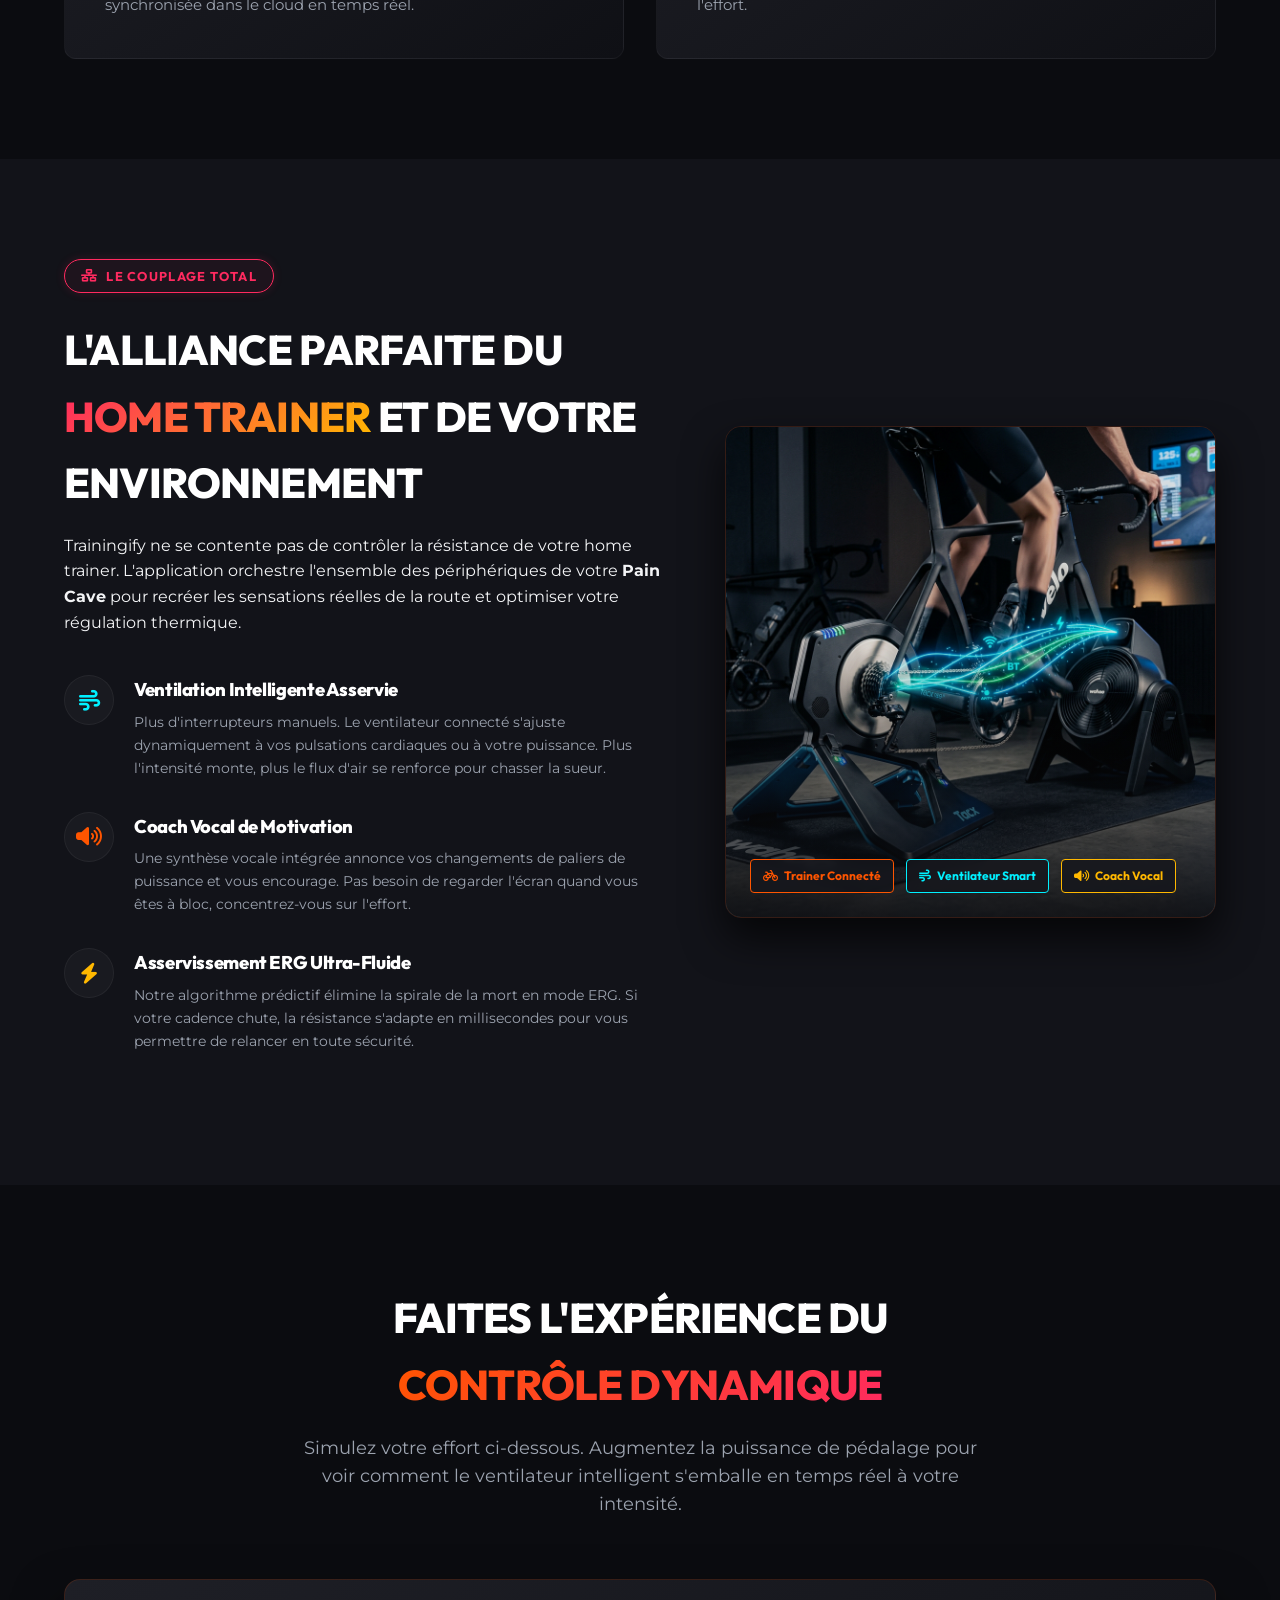
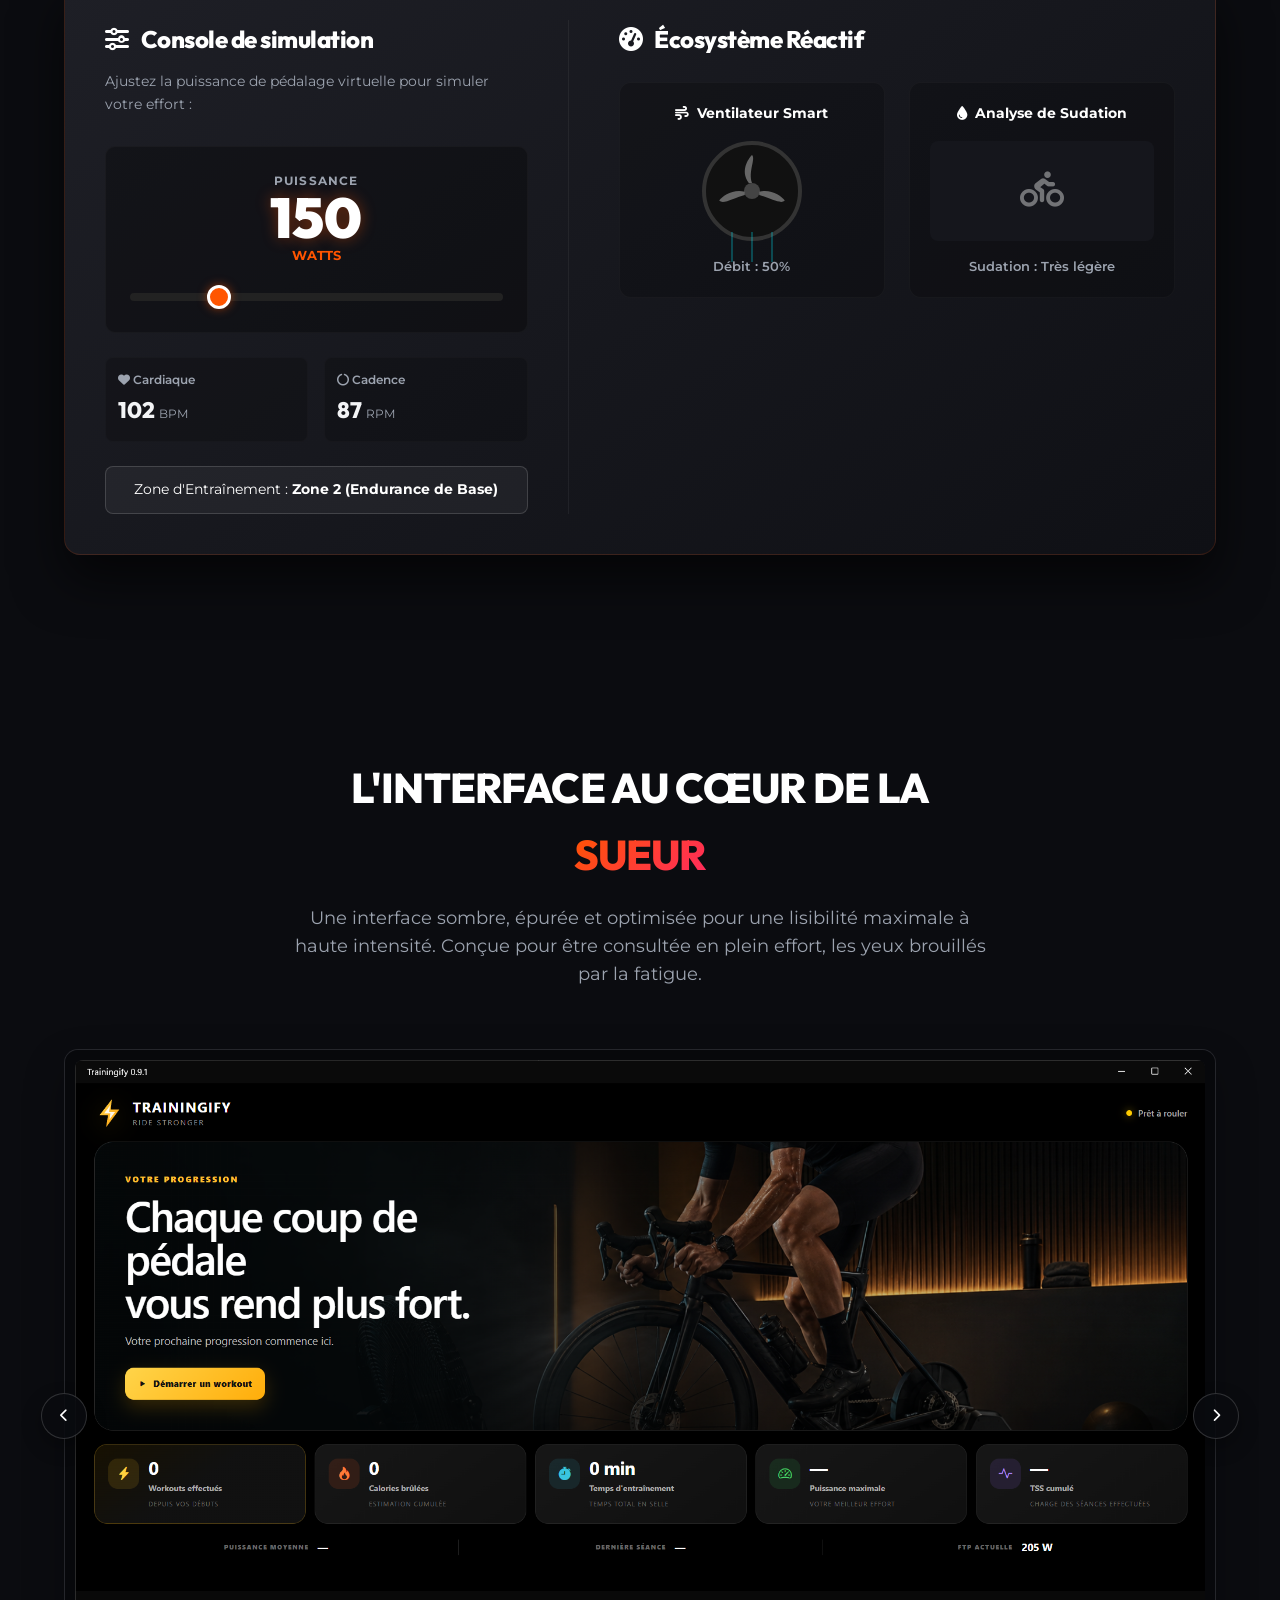
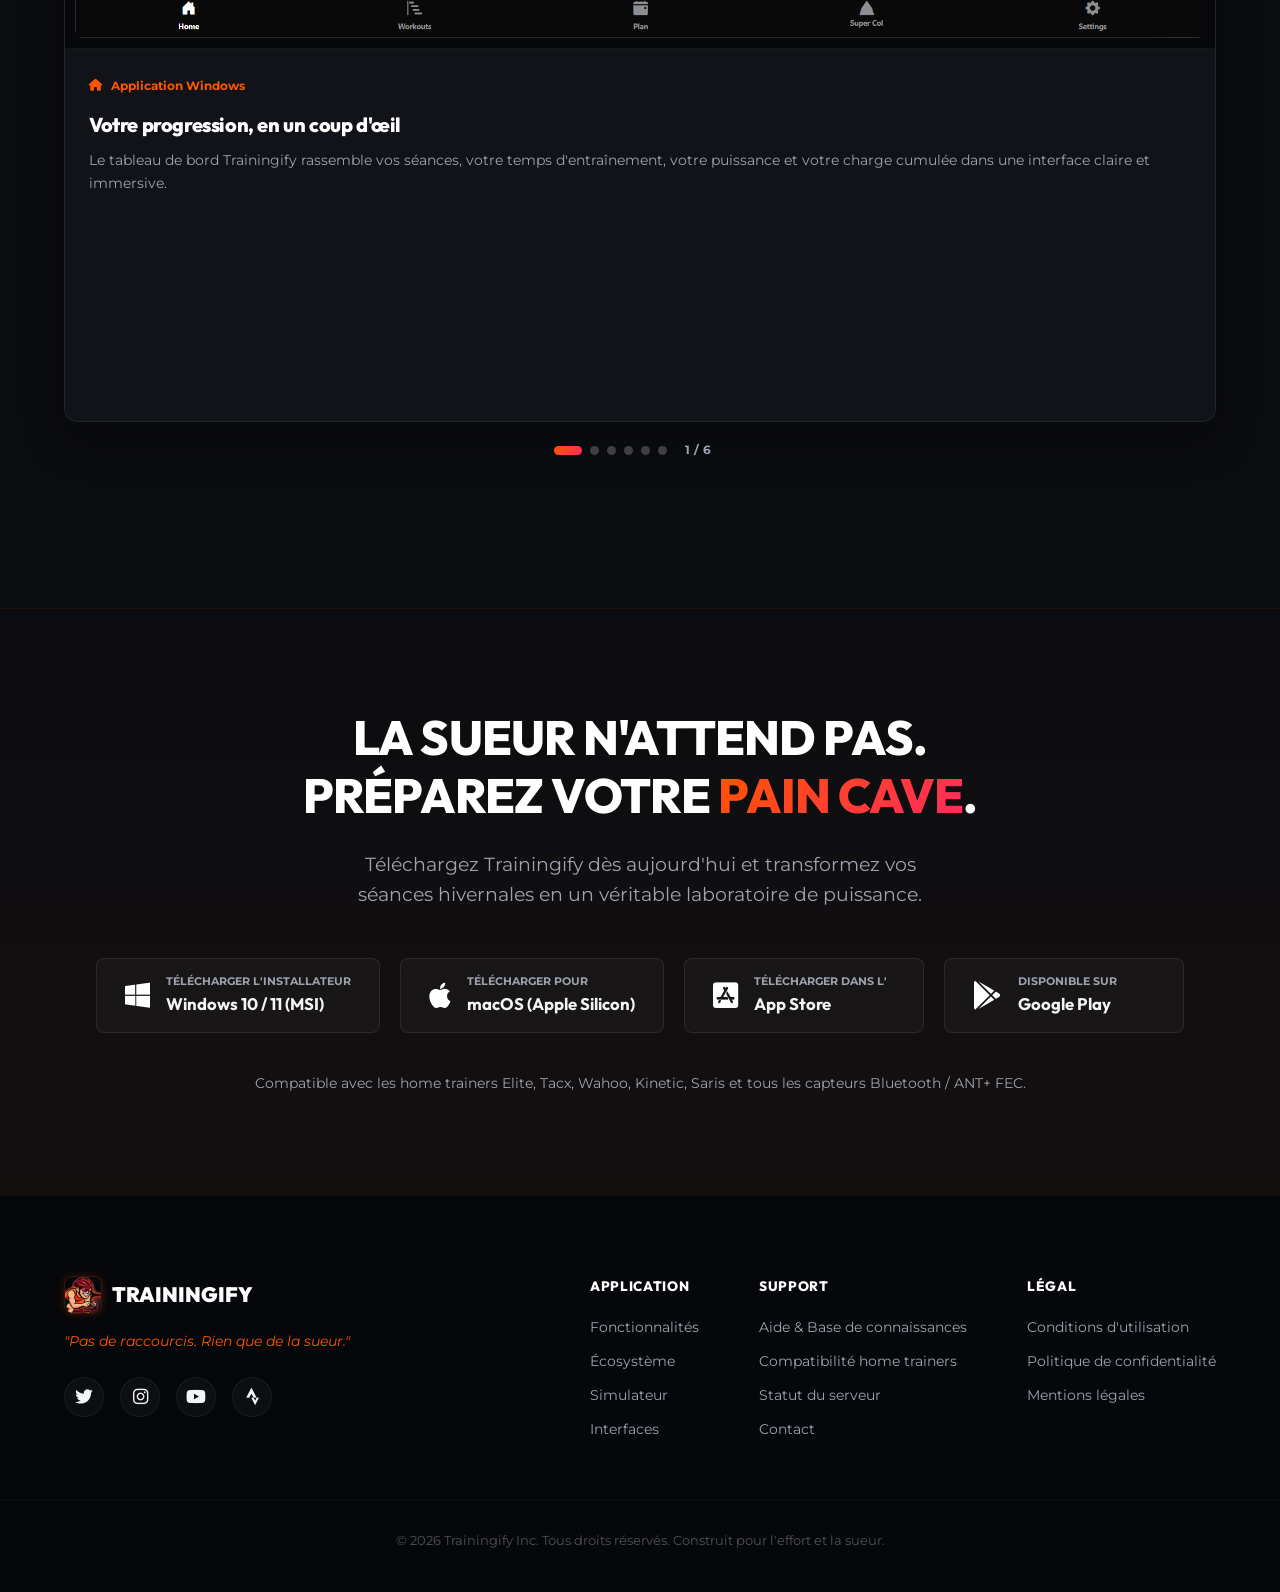
==== commit 6e7cfd33: "Replace screenshots grid with responsive carousel Replaces the static screenshots grid with a fully " ====
--- a/docs/index.html
+++ b/docs/index.html
@@ -286,70 +286,91 @@
                     Une interface sombre, épurée et optimisée pour une lisibilité maximale à haute intensité. Conçue pour être consultée en plein effort, les yeux brouillés par la fatigue.
                 </p>
             </div>
-            
-            <div class="screenshots-grid">
-                
-                <!-- Mockup 1: Dashboard -->
-                <div class="screenshot-card">
-                    <div class="screenshot-header-bar">
-                        <span class="dot-btn green"></span>
-                        <span class="dot-btn yellow"></span>
-                        <span class="dot-btn red"></span>
-                        <span class="mock-title">TRAININGIFY DASHBOARD</span>
-                    </div>
-                    <div class="mockup-container ui-dashboard">
-                        <!-- Simulated dashboard UI using CSS/HTML -->
-                        <div class="mock-ui-header">
-                            <span>SÉANCE ACTIVE : PMA BURST 5x5</span>
-                            <span class="mock-timer">00:34:12</span>
-                        </div>
-                        
-                        <div class="mock-ui-main-metrics">
-                            <div class="metric-box box-power glow-orange">
-                                <span class="lbl">PUISSANCE</span>
-                                <span class="val pulse-text">380</span>
-                                <span class="unit">WATTS</span>
-                            </div>
-                            <div class="metrics-column">
-                                <div class="metric-box box-hr">
-                                    <span class="lbl">CARDIAQUE</span>
-                                    <span class="val"><i class="fa-solid fa-heart pulse-icon text-red"></i> 178</span>
-                                    <span class="unit">BPM</span>
-                                </div>
-                                <div class="metric-box box-cadence">
-                                    <span class="lbl">CADENCE</span>
-                                    <span class="val">98</span>
-                                    <span class="unit">RPM</span>
-                                </div>
-                            </div>
-                        </div>
-                        
-                        <div class="mock-ui-graph">
-                            <!-- Interval graph -->
-                            <div class="graph-bar past" style="height: 40%"></div>
-                            <div class="graph-bar past" style="height: 40%"></div>
-                            <div class="graph-bar active glow-red" style="height: 90%; background: var(--gradient-red-yellow);">
-                                <span class="graph-label">ACTUEL</span>
-                            </div>
-                            <div class="graph-bar future" style="height: 30%"></div>
-                            <div class="graph-bar future" style="height: 90%"></div>
-                            <div class="graph-bar future" style="height: 30%"></div>
-                            <div class="graph-bar future" style="height: 40%"></div>
-                        </div>
-                        
-                        <div class="mock-ui-overlay-msg">
-                            <i class="fa-solid fa-triangle-exclamation"></i> INTERVALLE PMA CIBLE : 380W - TENEZ BON !
-                        </div>
-                    </div>
-                    <div class="screenshot-info">
-                        <h3>Console de Pilotage en Course</h3>
-                        <p>Affiche vos métriques vitales en taille XXL. Les couleurs d'arrière-plan reflètent instantanément vos zones FTP pour savoir si vous êtes au-dessus ou en-dessous de la cible d'un simple coup d'œil.</p>
-                        <span class="preview-overlay-tag"><i class="fa-solid fa-crop-simple"></i> Capture d'écran finale en attente de synchronisation</span>
-                    </div>
-                </div>
-
-                
-            </div>
+
+            <div class="screenshot-carousel" data-screenshot-carousel aria-label="Captures de l'application Trainingify">
+                <div class="screenshot-carousel-viewport" role="region" aria-live="polite">
+                    <div class="screenshot-carousel-track" data-carousel-track>
+                        <figure class="carousel-slide is-active">
+                            <div class="actual-screenshot-frame">
+                                <img src="assets/trainingify-dashboard-0.9.1.png" alt="Écran d'accueil Trainingify 0.9.1 avec la progression du cycliste et les statistiques d'entraînement" loading="eager" decoding="async">
+                            </div>
+                            <figcaption class="actual-screenshot-caption">
+                                <span class="preview-overlay-tag"><i class="fa-solid fa-house"></i> Application Windows</span>
+                                <h3>Votre progression, en un coup d'œil</h3>
+                                <p>Le tableau de bord Trainingify rassemble vos séances, votre temps d'entraînement, votre puissance et votre charge cumulée dans une interface claire et immersive.</p>
+                            </figcaption>
+                        </figure>
+
+                        <figure class="carousel-slide">
+                            <div class="actual-screenshot-frame">
+                                <img src="assets/trainingify-training-plan-0.9.1.png" alt="Écran du plan d'entraînement Trainingify avec les séances organisées par semaine" loading="lazy" decoding="async">
+                            </div>
+                            <figcaption class="actual-screenshot-caption">
+                                <span class="preview-overlay-tag"><i class="fa-solid fa-calendar-days"></i> Planification</span>
+                                <h3>Structurez votre progression</h3>
+                                <p>Visualisez vos semaines et vos séances à venir pour garder une trajectoire claire jusqu'à votre objectif.</p>
+                            </figcaption>
+                        </figure>
+
+                        <figure class="carousel-slide">
+                            <div class="actual-screenshot-frame">
+                                <img src="assets/trainingify-workouts-0.9.1.png" alt="Écran Workouts Trainingify avec les métriques et la courbe de puissance d'une séance" loading="lazy" decoding="async">
+                            </div>
+                            <figcaption class="actual-screenshot-caption">
+                                <span class="preview-overlay-tag"><i class="fa-solid fa-person-biking"></i> Workouts</span>
+                                <h3>Chaque séance, au bon niveau</h3>
+                                <p>Suivez l'intensité, la puissance et les zones d'effort pendant votre workout pour transformer chaque intervalle en progrès.</p>
+                            </figcaption>
+                        </figure>
+
+                        <figure class="carousel-slide">
+                            <div class="actual-screenshot-frame">
+                                <img src="assets/trainingify-super-cols-0.9.1.png" alt="Catalogue Trainingify des parcours de cols réels avec le Tourmalet et le Mont Ventoux" loading="lazy" decoding="async">
+                            </div>
+                            <figcaption class="actual-screenshot-caption">
+                                <span class="preview-overlay-tag"><i class="fa-solid fa-mountain"></i> Super Cols</span>
+                                <h3>Parcourez les vrais cols</h3>
+                                <p>Choisissez un parcours réel et laissez le profil de la route piloter directement la résistance de votre home trainer.</p>
+                            </figcaption>
+                        </figure>
+
+                        <figure class="carousel-slide">
+                            <div class="actual-screenshot-frame">
+                                <img src="assets/trainingify-super-col-detail-0.9.1.png" alt="Détail du parcours du col du Tourmalet avec le profil de pente coloré" loading="lazy" decoding="async">
+                            </div>
+                            <figcaption class="actual-screenshot-caption">
+                                <span class="preview-overlay-tag"><i class="fa-solid fa-chart-area"></i> Profil de pente</span>
+                                <h3>Chaque kilomètre compte</h3>
+                                <p>Anticipez les variations de pente et visualisez l'ascension complète avant de vous lancer dans le défi.</p>
+                            </figcaption>
+                        </figure>
+
+                        <figure class="carousel-slide">
+                            <div class="actual-screenshot-frame">
+                                <img src="assets/trainingify-device-control-0.9.1.png" alt="Écran Device Control Trainingify pour rechercher des capteurs Bluetooth et ANT+" loading="lazy" decoding="async">
+                            </div>
+                            <figcaption class="actual-screenshot-caption">
+                                <span class="preview-overlay-tag"><i class="fa-solid fa-link"></i> Device Control</span>
+                                <h3>Connectez tout votre écosystème</h3>
+                                <p>Recherchez et pilotez vos capteurs, home trainers et périphériques BLE ou ANT+ depuis un seul écran.</p>
+                            </figcaption>
+                        </figure>
+                    </div>
+                </div>
+
+                <button type="button" class="carousel-control carousel-control-prev" data-carousel-prev aria-label="Capture précédente">
+                    <i class="fa-solid fa-chevron-left" aria-hidden="true"></i>
+                </button>
+                <button type="button" class="carousel-control carousel-control-next" data-carousel-next aria-label="Capture suivante">
+                    <i class="fa-solid fa-chevron-right" aria-hidden="true"></i>
+                </button>
+
+                <div class="carousel-footer">
+                    <div class="carousel-dots" data-carousel-dots role="tablist" aria-label="Choisir une capture"></div>
+                    <span class="carousel-counter" data-carousel-counter aria-live="polite">1 / 6</span>
+                </div>
+            </div>
+
         </div>
     </section>
 
--- a/docs/css/site.css
+++ b/docs/css/site.css
@@ -871,6 +871,153 @@
 }
 
 /* SCREENSHOTS SECTION */
+.screenshot-carousel {
+    position: relative;
+    max-width: 1280px;
+    margin: 0 auto 48px;
+}
+
+.screenshot-carousel-viewport {
+    overflow: hidden;
+    margin: 0;
+    background: var(--color-bg-alt);
+    border: 1px solid rgba(255, 255, 255, 0.08);
+    border-radius: 14px;
+    box-shadow: 0 18px 40px rgba(0, 0, 0, 0.28);
+}
+
+.screenshot-carousel-track {
+    display: flex;
+    transition: transform 0.45s ease;
+    will-change: transform;
+}
+
+.carousel-slide {
+    min-width: 100%;
+    margin: 0;
+    display: flex;
+    flex-direction: column;
+}
+
+.carousel-slide .actual-screenshot-caption {
+    flex: 1;
+}
+
+.actual-screenshot-frame {
+    padding: 10px;
+    background: #07080b;
+    border-bottom: 1px solid rgba(255, 255, 255, 0.06);
+}
+
+.actual-screenshot-frame img {
+    display: block;
+    width: 100%;
+    height: auto;
+    border-radius: 8px;
+}
+
+.actual-screenshot-caption {
+    padding: 22px 24px 24px;
+}
+
+.actual-screenshot-caption h3 {
+    margin: 12px 0 8px;
+    font-size: 1.25rem;
+}
+
+.actual-screenshot-caption p {
+    margin: 0;
+    color: var(--color-text-muted);
+    font-size: 0.9rem;
+    line-height: 1.6;
+}
+
+.carousel-control {
+    position: absolute;
+    top: 34%;
+    z-index: 2;
+    width: 46px;
+    height: 46px;
+    border: 1px solid rgba(255, 255, 255, 0.16);
+    border-radius: 50%;
+    background: rgba(10, 11, 15, 0.88);
+    color: #fff;
+    display: inline-flex;
+    align-items: center;
+    justify-content: center;
+    cursor: pointer;
+    transition: var(--transition-smooth);
+    box-shadow: 0 8px 20px rgba(0, 0, 0, 0.32);
+}
+
+.carousel-control:hover,
+.carousel-control:focus-visible {
+    background: var(--gradient-orange-red);
+    border-color: transparent;
+    transform: scale(1.06);
+    outline: none;
+}
+
+.carousel-control-prev {
+    left: -23px;
+}
+
+.carousel-control-next {
+    right: -23px;
+}
+
+.carousel-footer {
+    display: flex;
+    align-items: center;
+    justify-content: center;
+    gap: 18px;
+    margin-top: 18px;
+}
+
+.carousel-dots {
+    display: flex;
+    align-items: center;
+    gap: 8px;
+}
+
+.carousel-dot {
+    width: 9px;
+    height: 9px;
+    padding: 0;
+    border: 0;
+    border-radius: 999px;
+    background: rgba(255, 255, 255, 0.22);
+    cursor: pointer;
+    transition: var(--transition-smooth);
+}
+
+.carousel-dot:hover,
+.carousel-dot:focus-visible {
+    background: rgba(255, 255, 255, 0.65);
+    outline: none;
+}
+
+.carousel-dot.is-active {
+    width: 28px;
+    background: var(--gradient-orange-red);
+}
+
+.carousel-counter {
+    min-width: 42px;
+    color: var(--color-text-muted);
+    font-size: 0.78rem;
+    font-weight: 700;
+    letter-spacing: 0.06em;
+}
+
+@media (prefers-reduced-motion: reduce) {
+    .screenshot-carousel-track,
+    .carousel-control,
+    .carousel-dot {
+        transition: none;
+    }
+}
+
 .screenshots-grid {
     display: flex;
     justify-content: center;
@@ -1553,6 +1700,7 @@
         flex-direction: column;
         align-items: center;
     }
+
 }
 
 @media (max-width: 768px) {
@@ -1611,4 +1759,22 @@
     .device-simulator-row {
         grid-template-columns: 1fr;
     }
-}
+
+    .carousel-control {
+        top: 31%;
+        width: 38px;
+        height: 38px;
+    }
+
+    .carousel-control-prev {
+        left: 10px;
+    }
+
+    .carousel-control-next {
+        right: 10px;
+    }
+
+    .actual-screenshot-caption {
+        padding: 20px;
+    }
+}
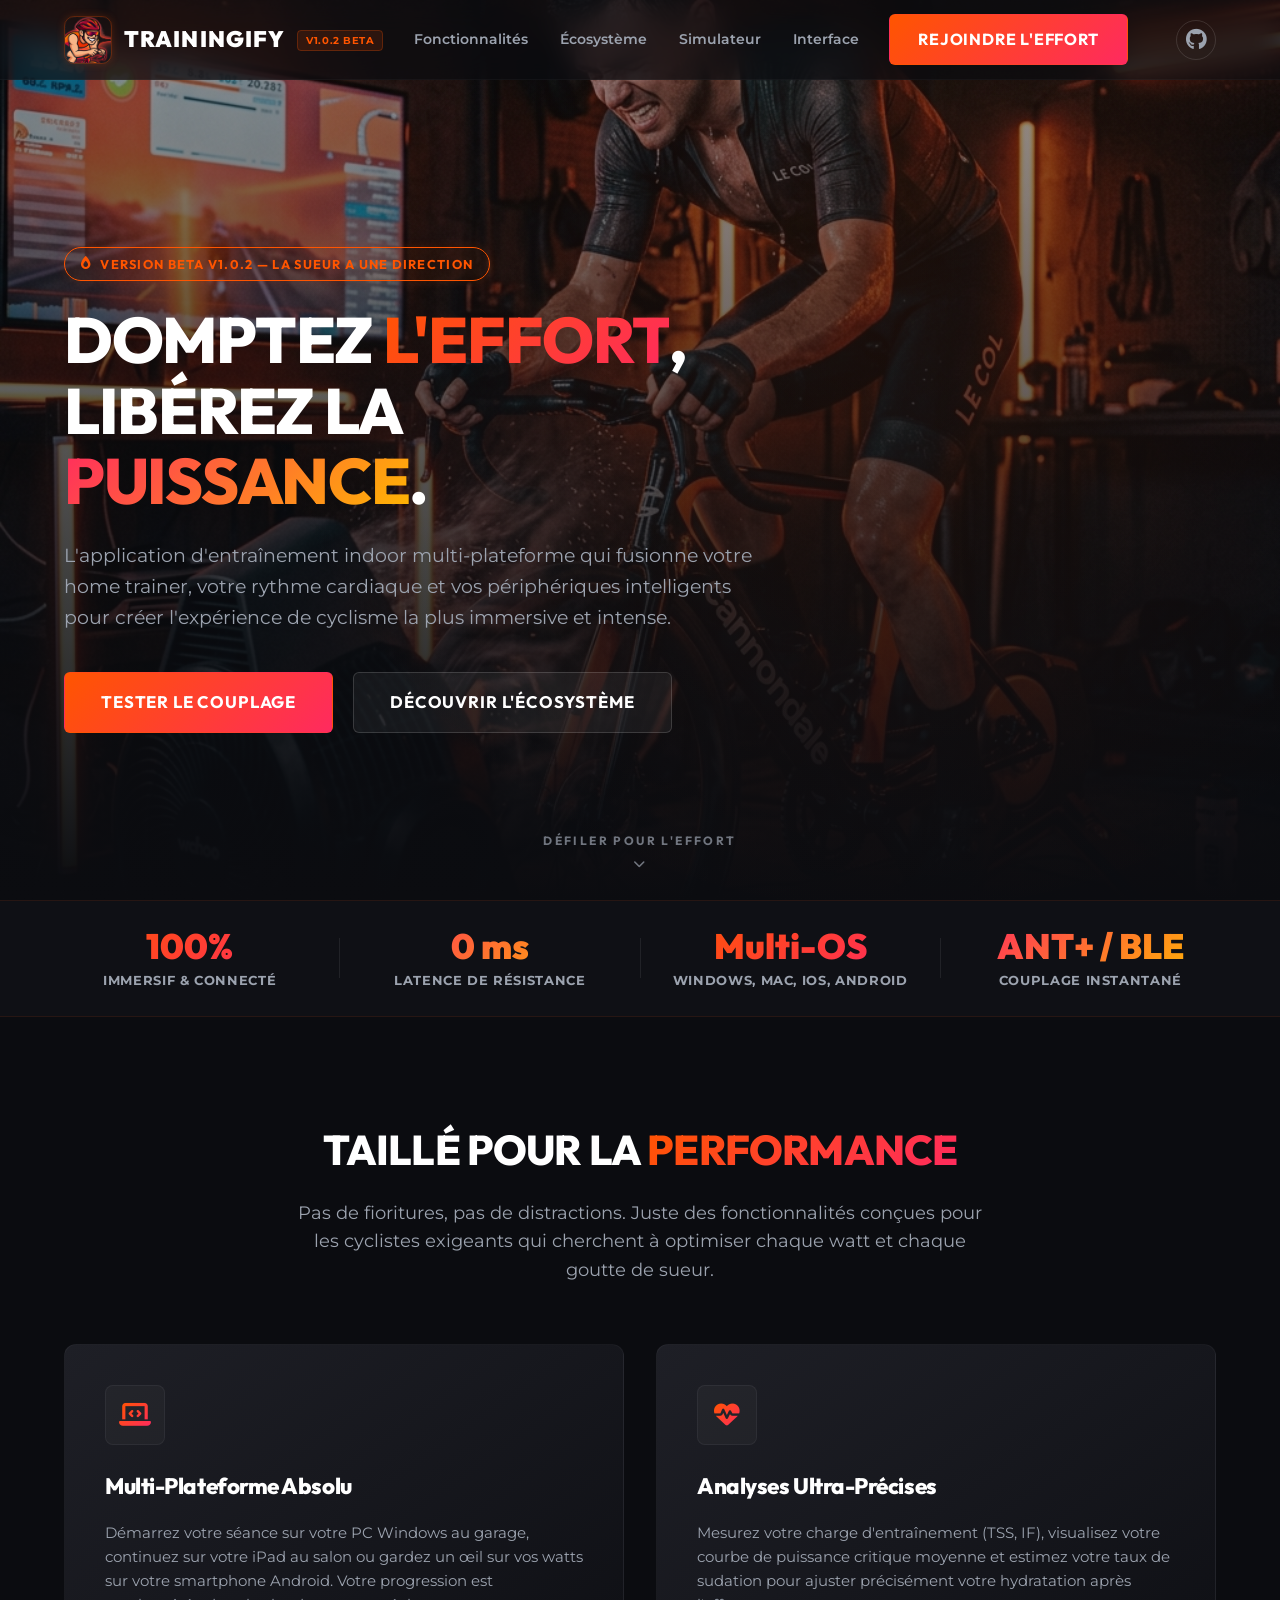
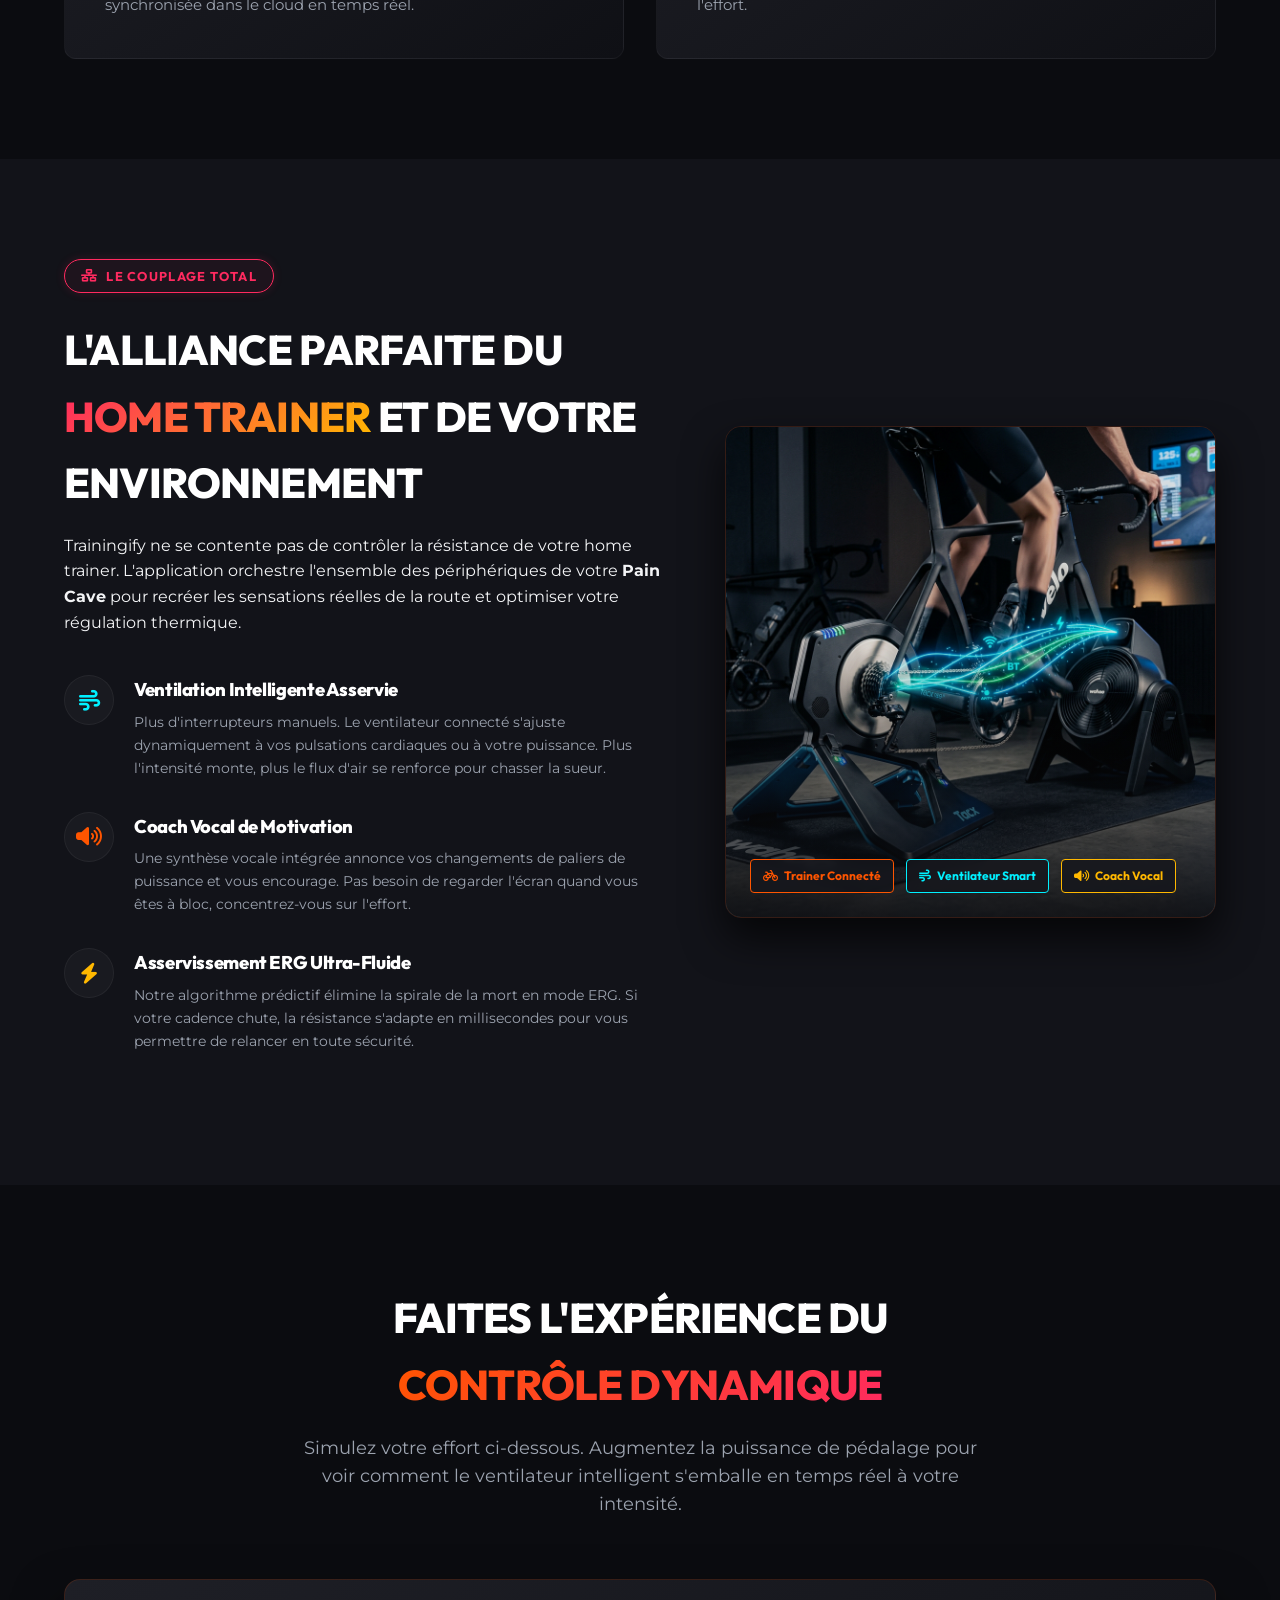
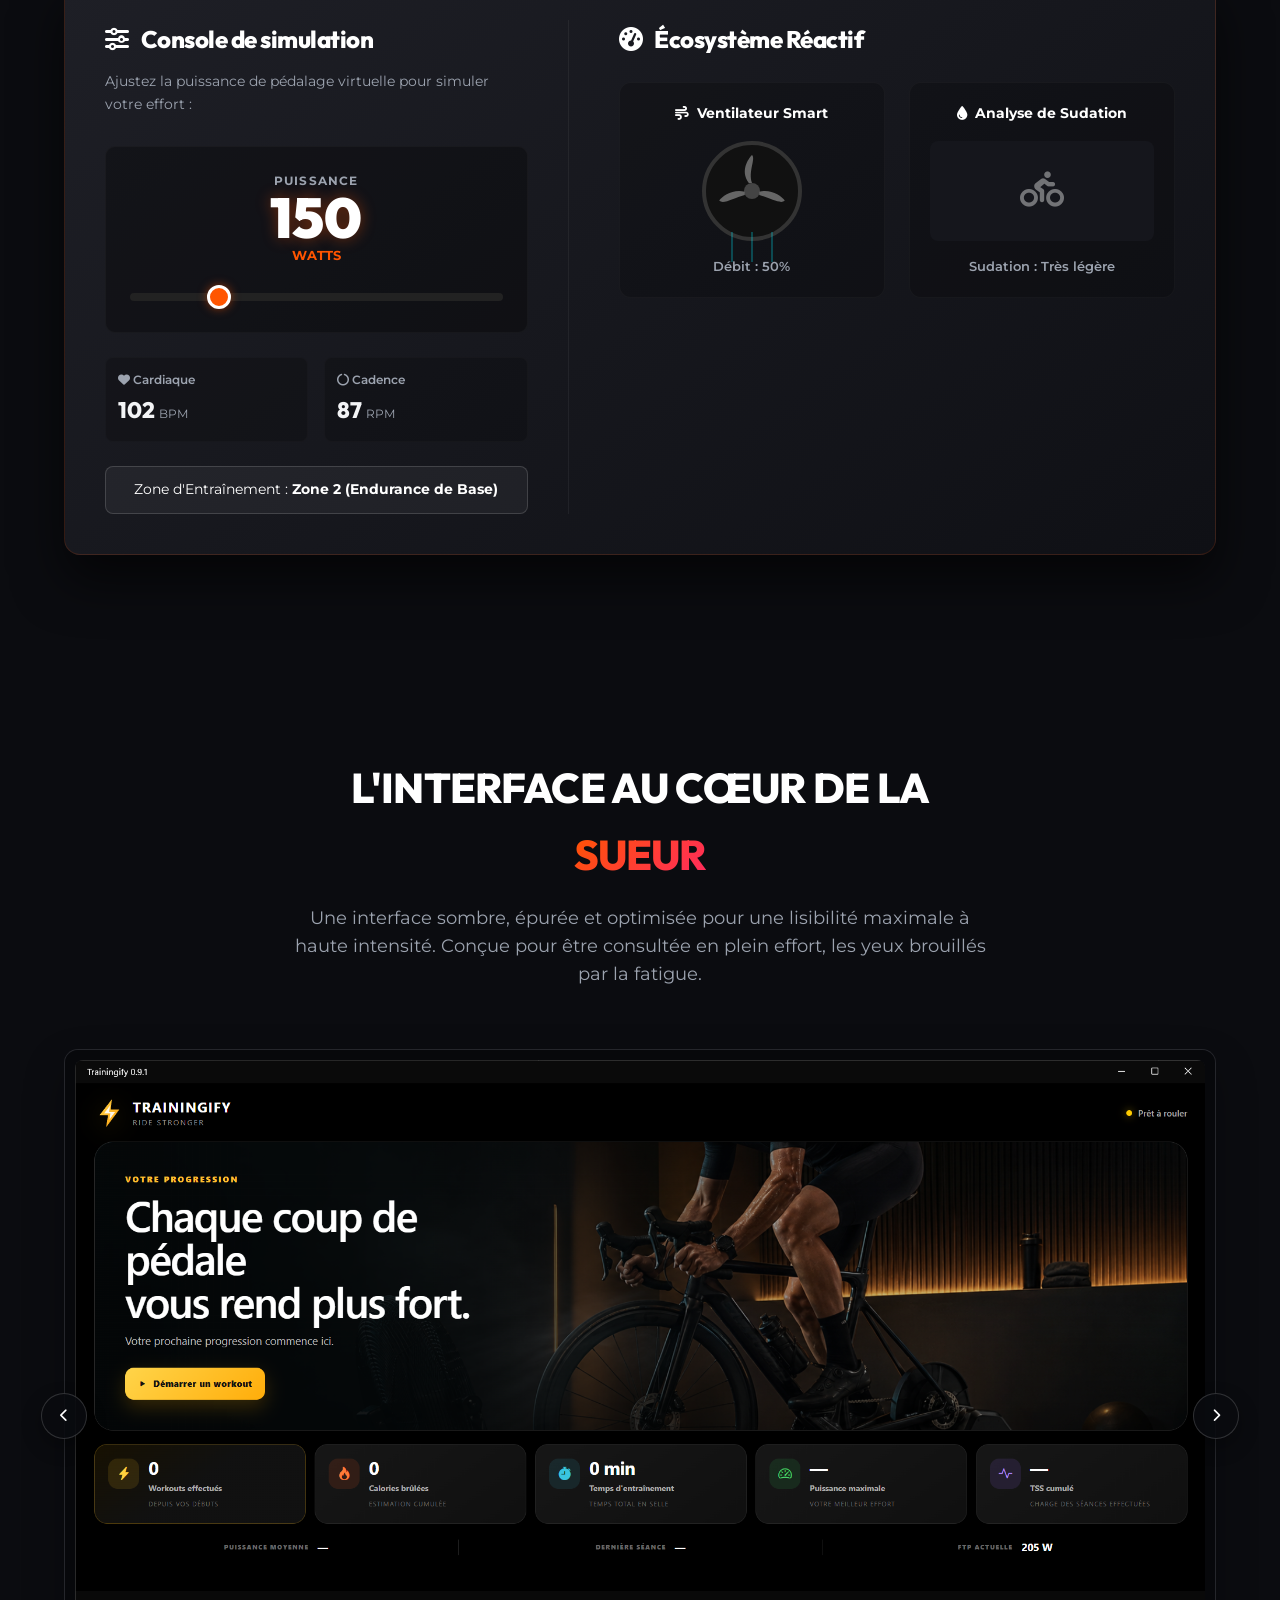
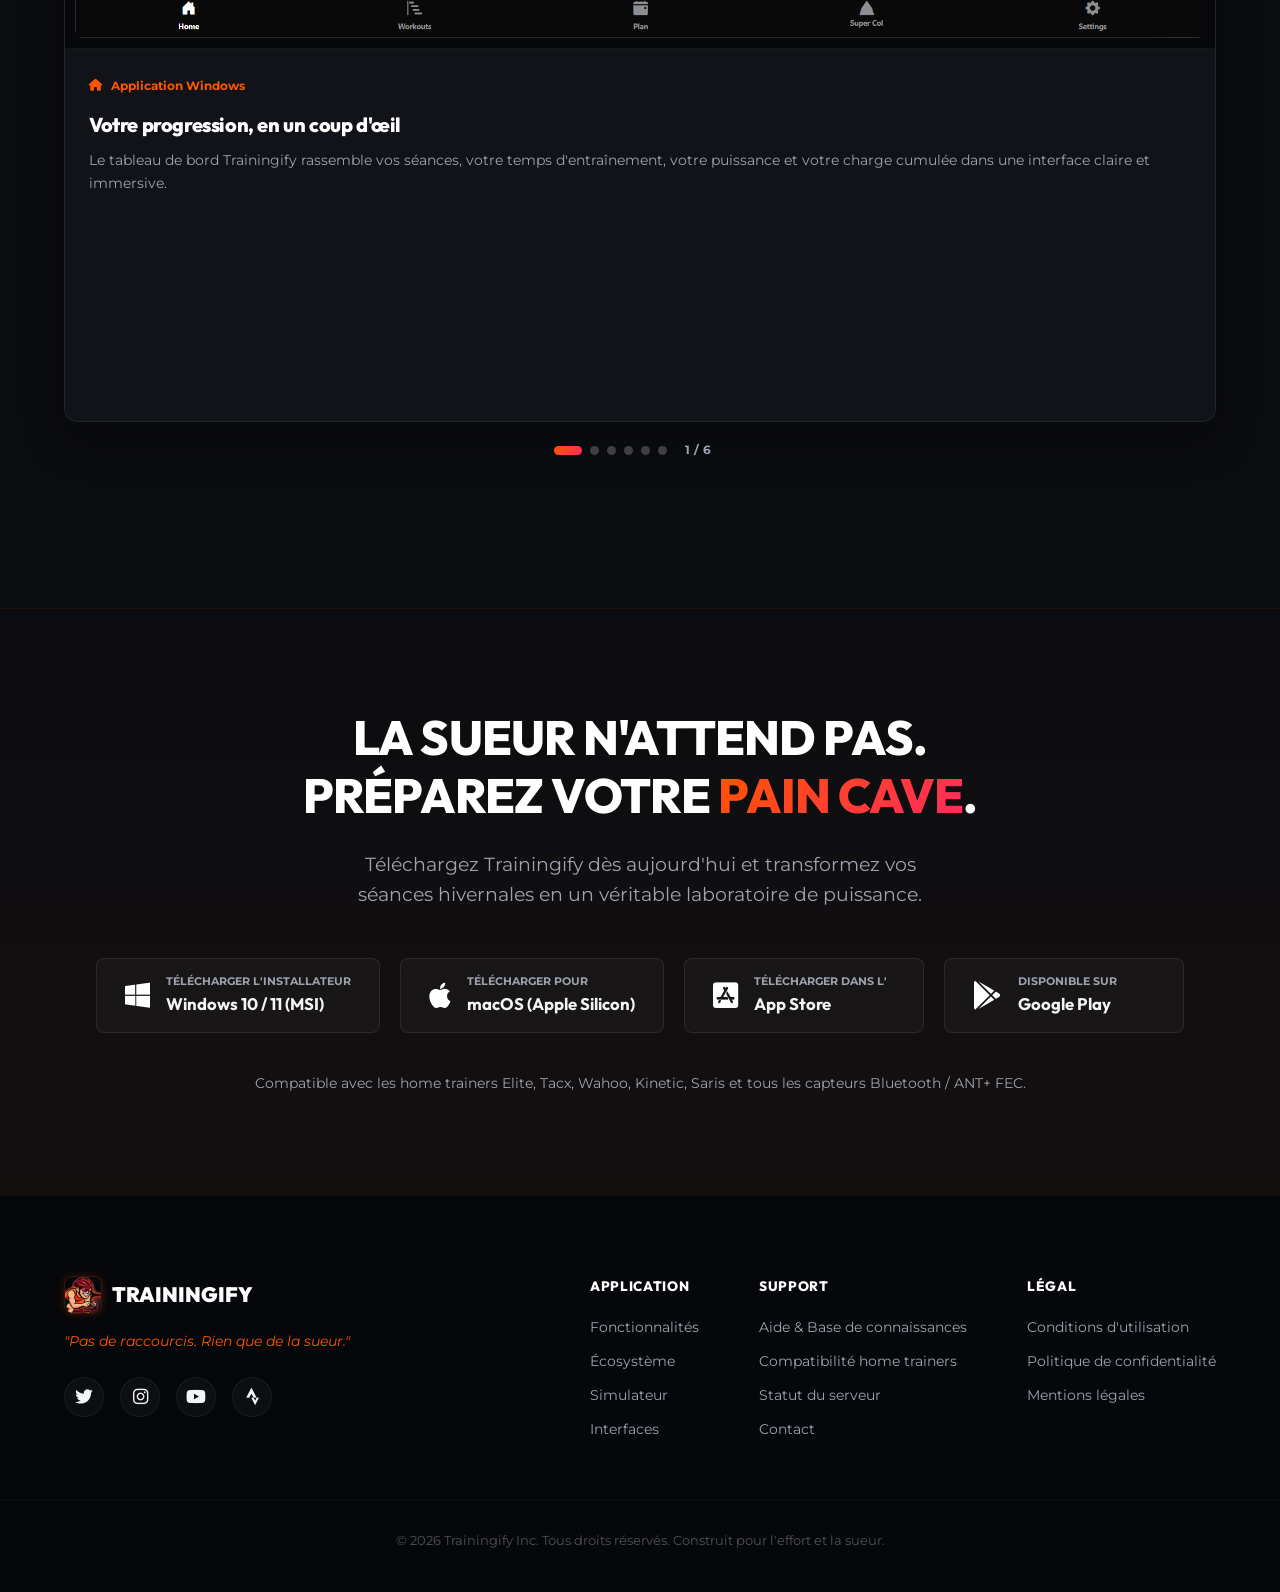
==== commit 5de046e4: "Clarify site info, add GitHub nav link & update styles README now points to trainingify.com and incl" ====
--- a/docs/index.html
+++ b/docs/index.html
@@ -40,6 +40,10 @@
             <div class="nav-cta">
                 <a href="#download" class="btn btn-primary btn-glow">Rejoindre l'effort</a>
             </div>
+
+            <a class="nav-github" href="https://github.com/chouteau/trainingify" target="_blank" rel="noopener noreferrer" aria-label="Voir le dépôt Trainingify sur GitHub">
+                <i class="fa-brands fa-github" aria-hidden="true"></i>
+            </a>
             
             <button class="menu-toggle" id="menu-toggle" aria-label="Ouvrir le menu">
                 <i class="fa-solid fa-bars"></i>
--- a/docs/css/site.css
+++ b/docs/css/site.css
@@ -258,6 +258,31 @@
     text-shadow: 0 0 10px rgba(255, 255, 255, 0.2);
 }
 
+.nav-github {
+    flex-shrink: 0;
+    display: inline-flex;
+    align-items: center;
+    justify-content: center;
+    width: 40px;
+    height: 40px;
+    margin-left: 18px;
+    border: 1px solid rgba(255, 255, 255, 0.12);
+    border-radius: 50%;
+    color: var(--color-text-muted);
+    font-size: 1.35rem;
+    transition: var(--transition-smooth);
+}
+
+.nav-github:hover,
+.nav-github:focus-visible {
+    color: #ffffff;
+    background: rgba(255, 255, 255, 0.08);
+    border-color: var(--color-orange);
+    box-shadow: 0 0 16px rgba(255, 85, 0, 0.28);
+    transform: translateY(-2px);
+    outline: none;
+}
+
 .menu-toggle {
     display: none;
     background: none;
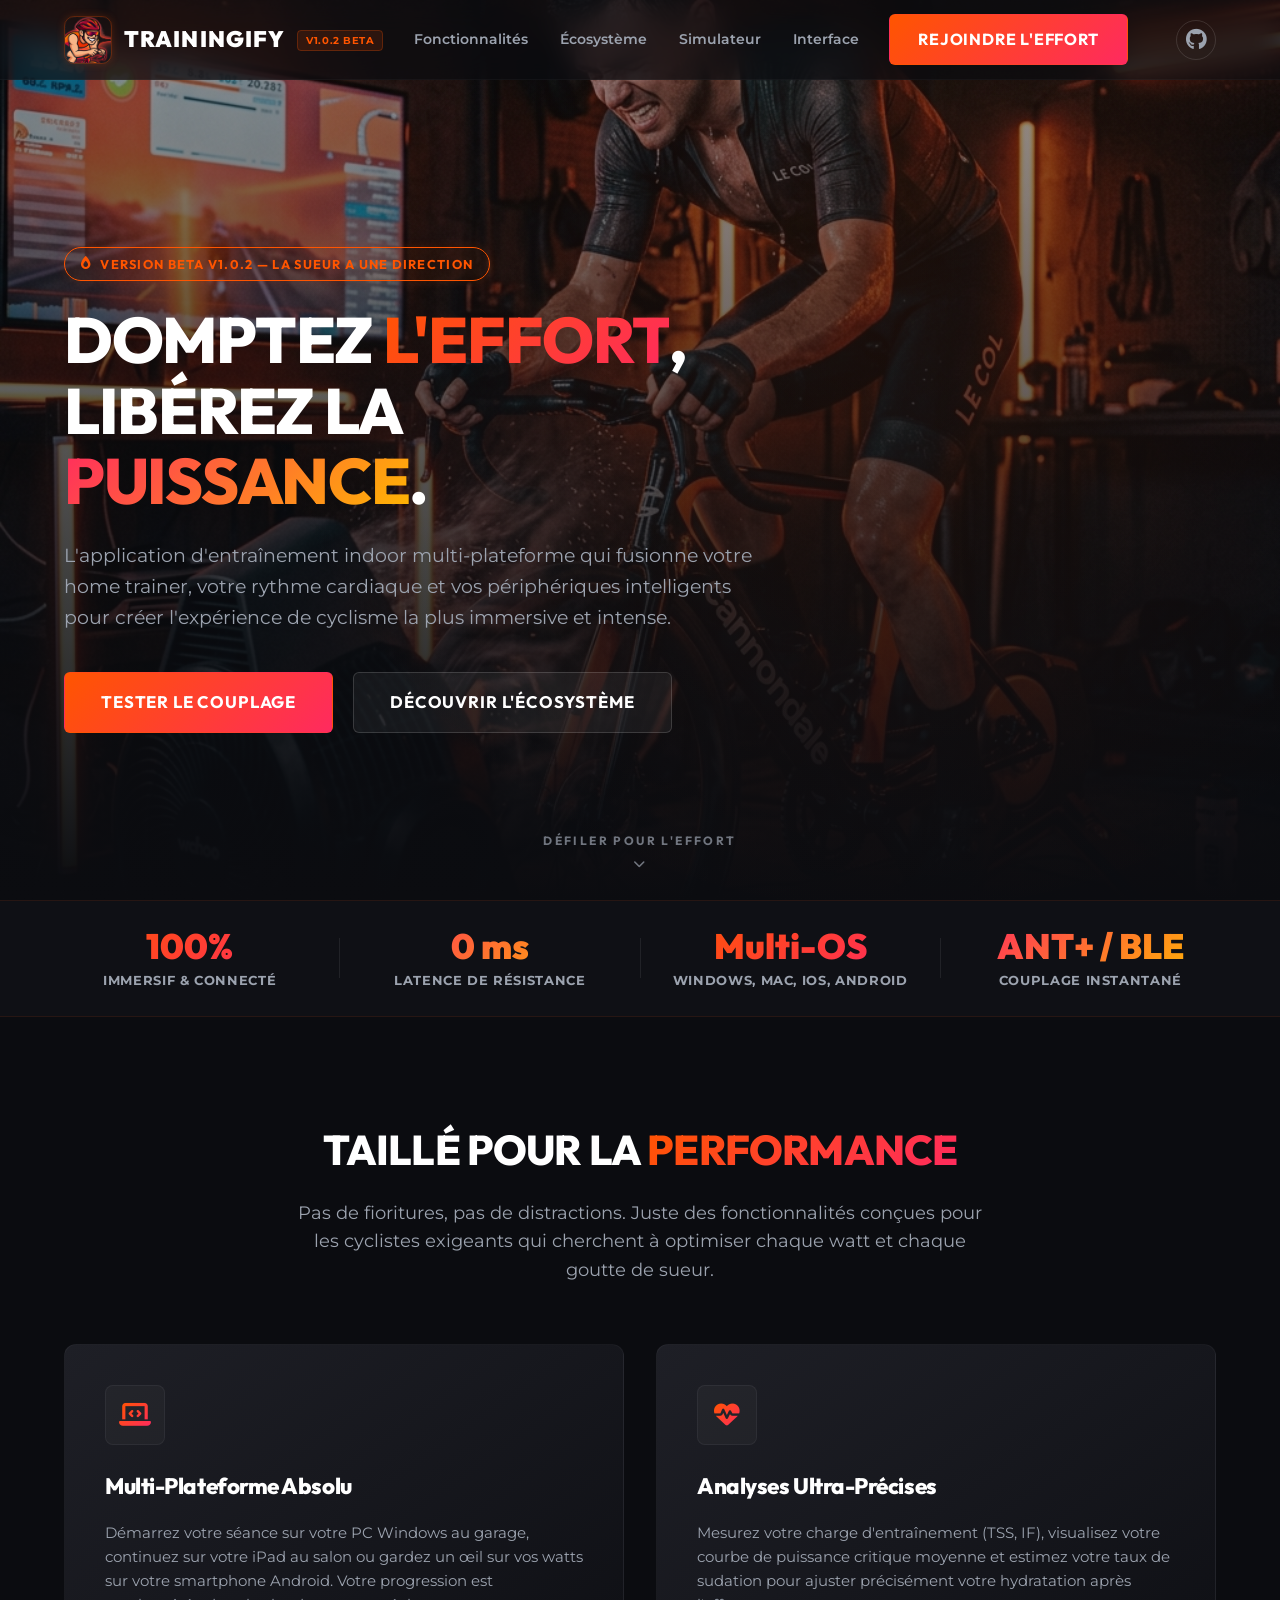
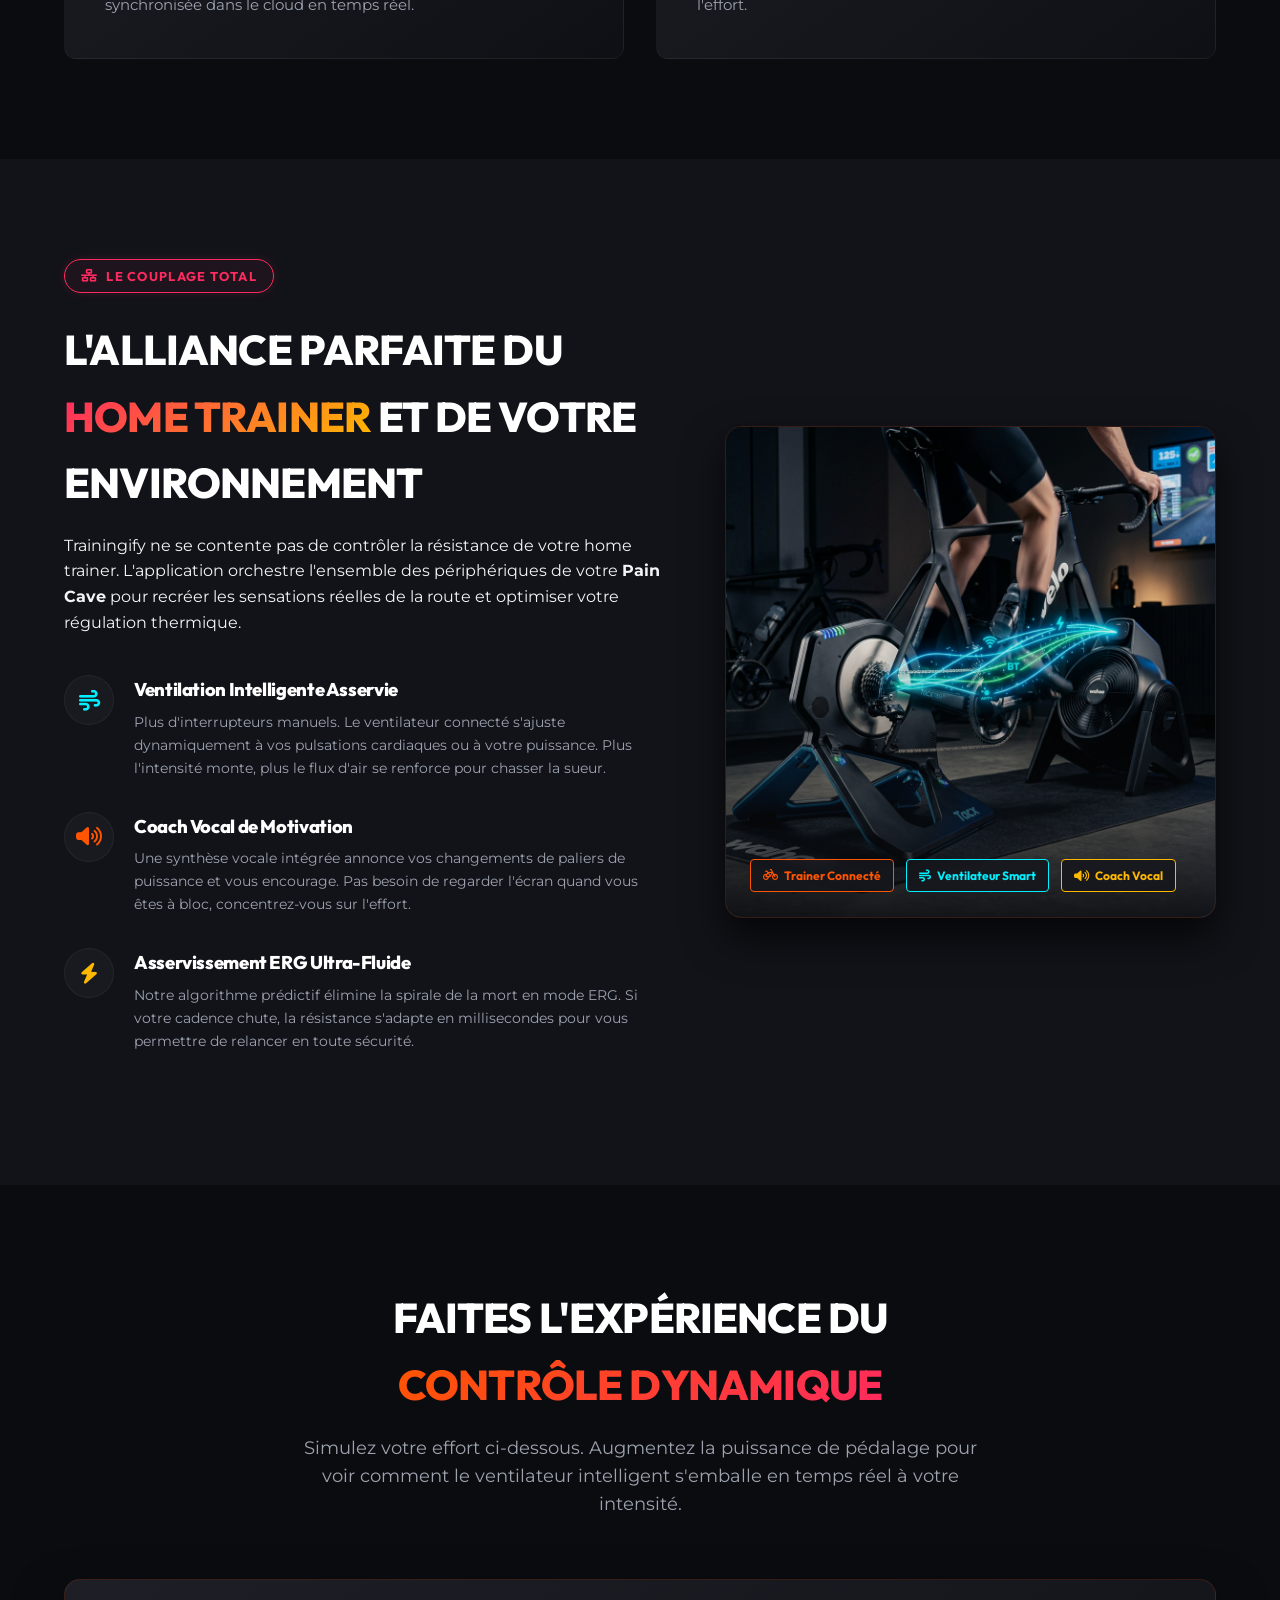
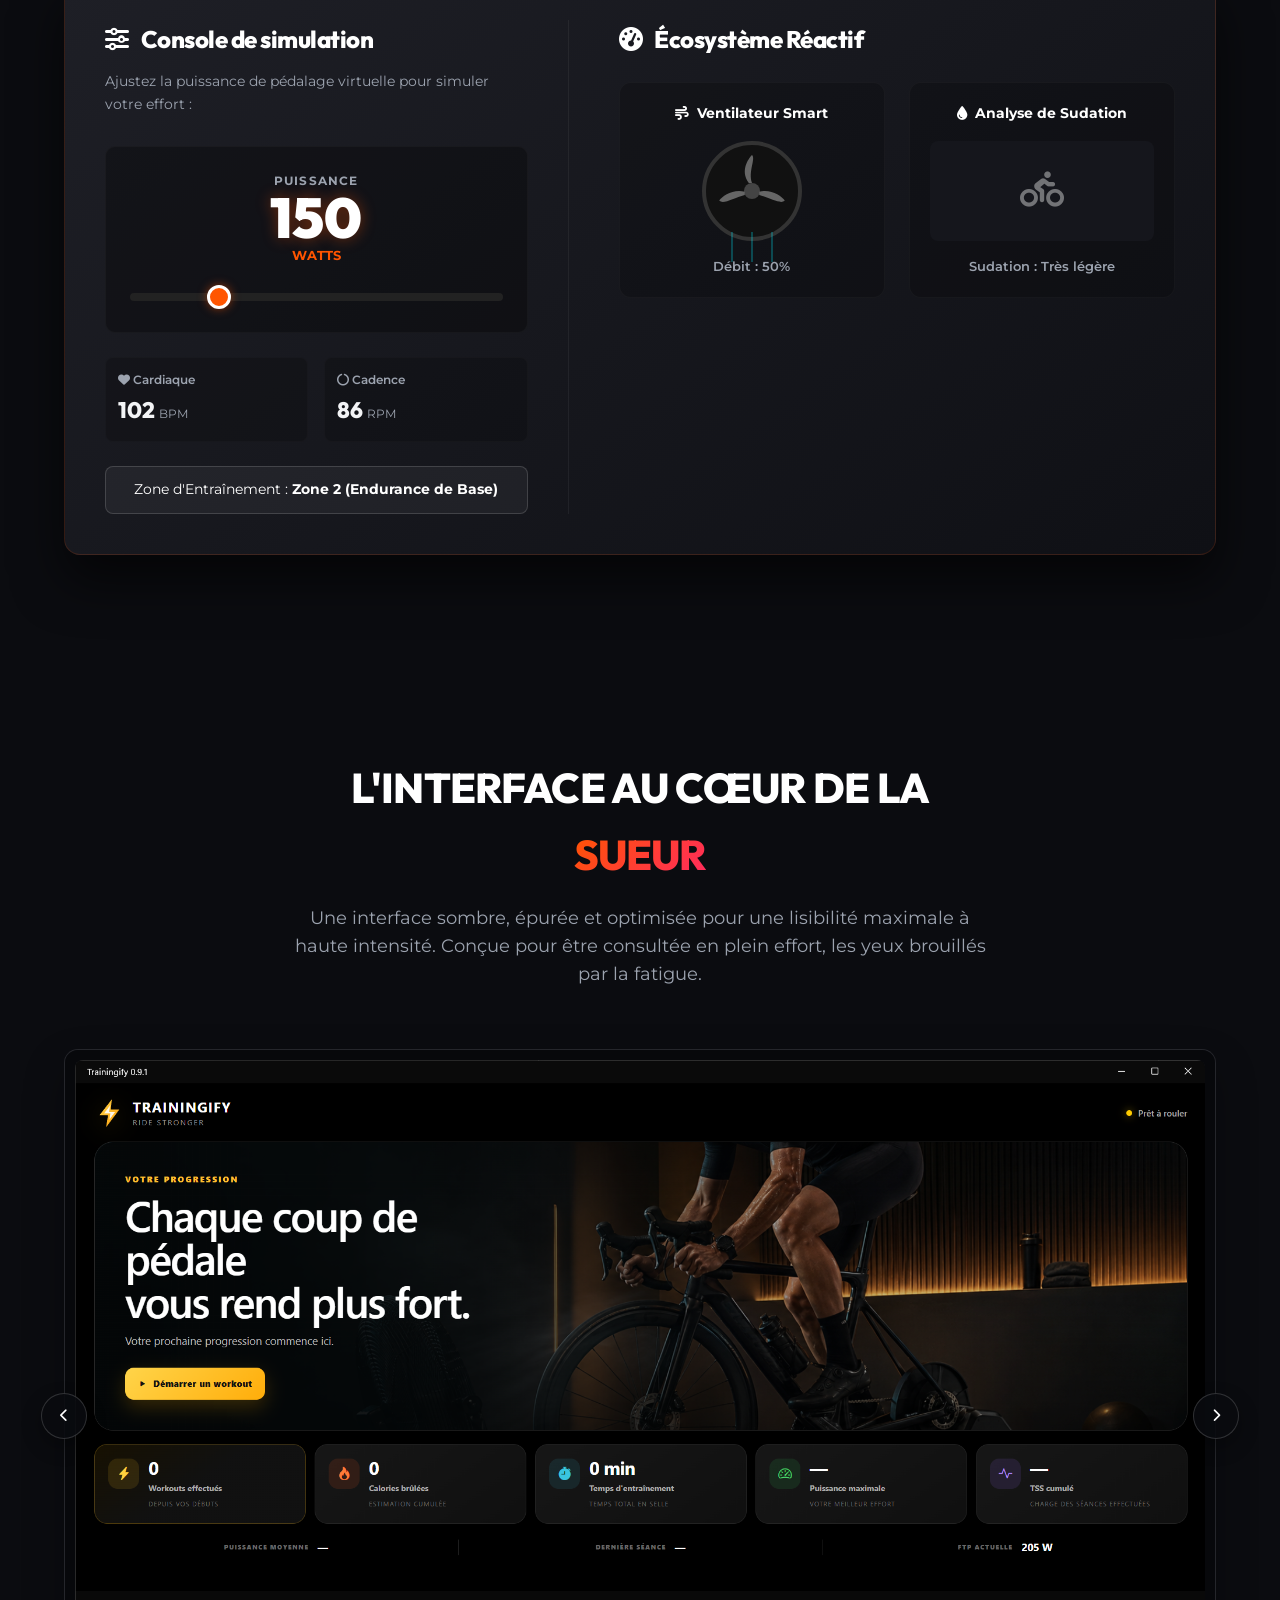
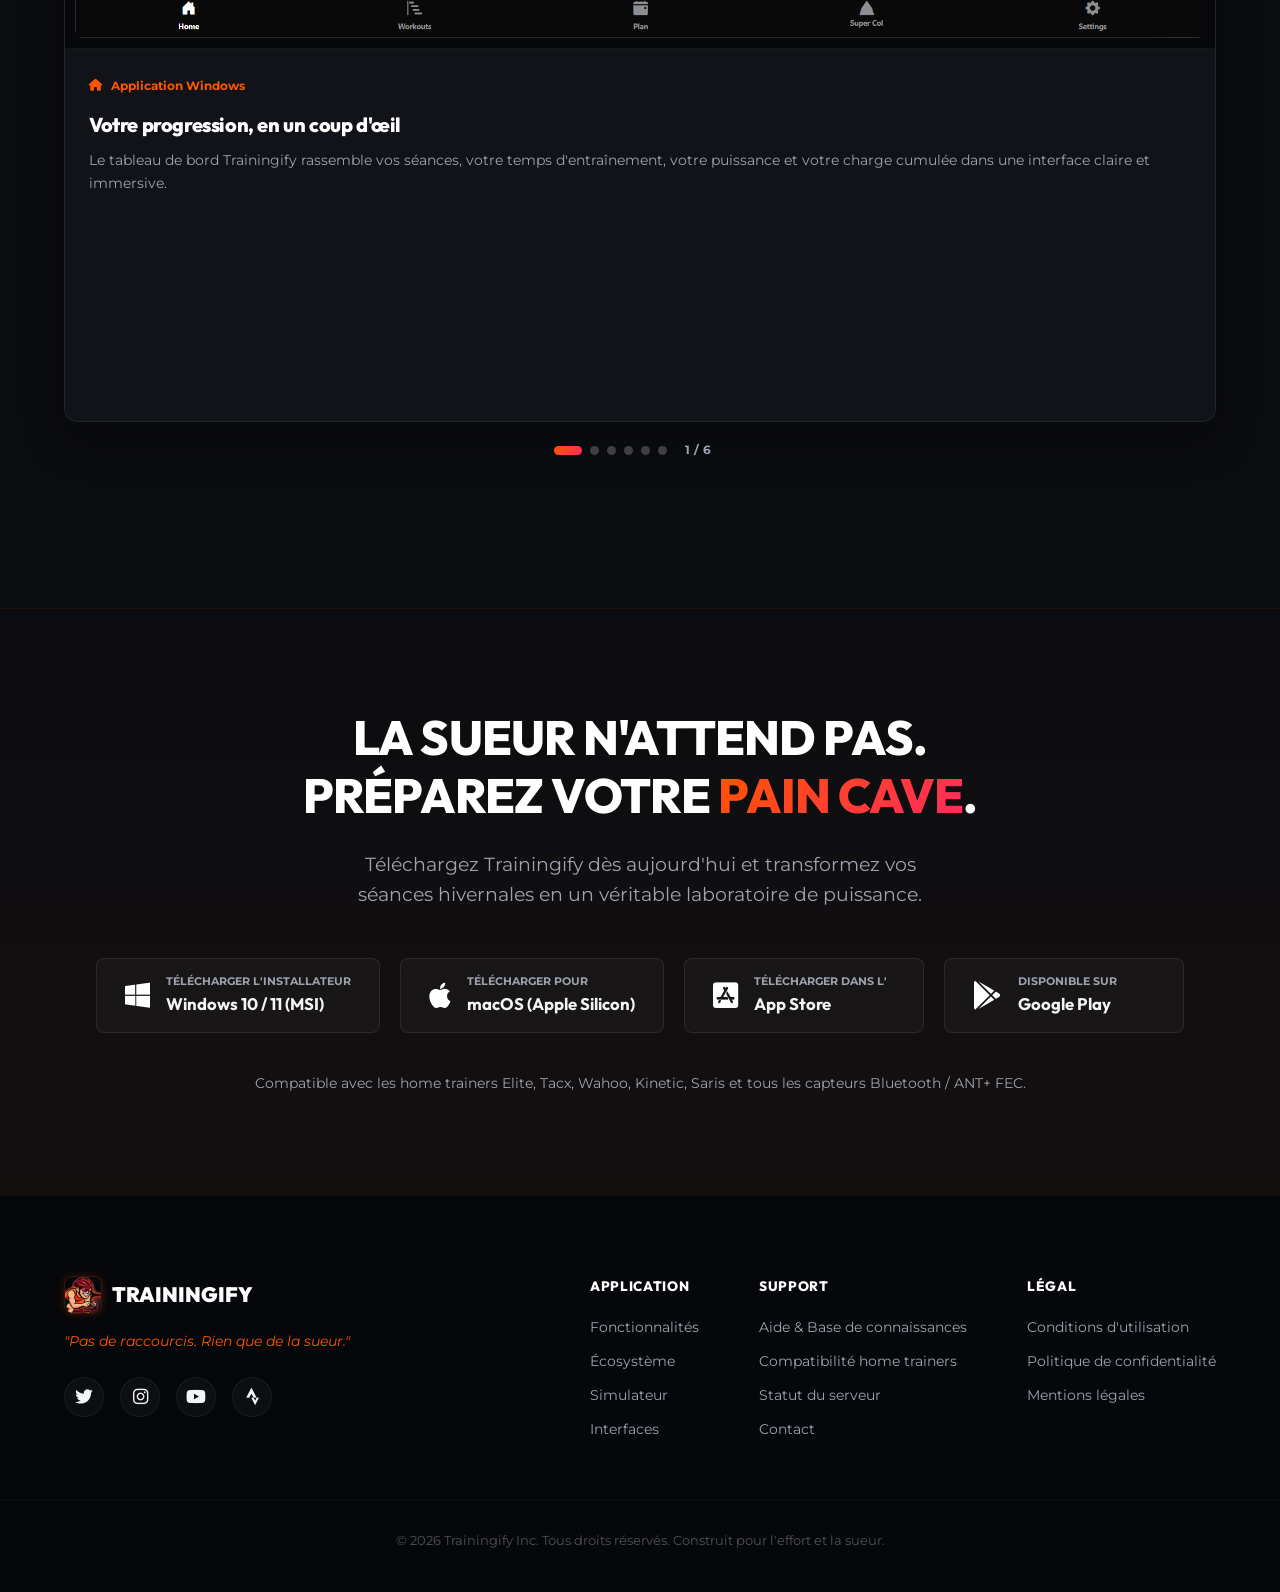
==== commit 0327f714: "++" ====
--- a/docs/index.html
+++ b/docs/index.html
@@ -456,7 +456,7 @@
                 <div class="footer-links-col">
                     <h4>Légal</h4>
                     <a href="#">Conditions d'utilisation</a>
-                    <a href="#">Politique de confidentialité</a>
+                    <a href="privacy.html">Politique de confidentialité</a>
                     <a href="#">Mentions légales</a>
                 </div>
             </div>
--- a/docs/css/site.css
+++ b/docs/css/site.css
@@ -1728,6 +1728,218 @@
 
 }
 
+/* ===========================================================================
+   PRIVACY POLICY
+   ========================================================================== */
+
+.legal-page {
+    background:
+        radial-gradient(circle at 78% 8%, rgba(255, 85, 0, 0.12), transparent 28rem),
+        var(--color-bg);
+}
+
+.legal-navbar {
+    background: rgba(11, 12, 16, 0.92);
+}
+
+.legal-back-link {
+    display: inline-flex;
+    align-items: center;
+    gap: 10px;
+    color: var(--color-text-muted);
+    font-family: var(--font-heading);
+    font-size: 0.92rem;
+    font-weight: 700;
+}
+
+.legal-back-link:hover,
+.legal-back-link:focus-visible {
+    color: var(--color-orange);
+}
+
+.legal-back-link:focus-visible,
+.legal-contact-link:focus-visible {
+    outline: 2px solid var(--color-orange);
+    outline-offset: 5px;
+}
+
+.legal-main {
+    padding: calc(var(--navbar-height) + 88px) 24px 112px;
+}
+
+.legal-document {
+    width: min(100%, 880px);
+    margin: 0 auto;
+}
+
+.legal-heading {
+    max-width: 760px;
+    margin-bottom: 56px;
+}
+
+.legal-kicker {
+    margin-bottom: 14px;
+    color: var(--color-orange);
+    font-family: var(--font-heading);
+    font-size: 0.86rem;
+    font-weight: 800;
+}
+
+.legal-heading h1 {
+    max-width: 12ch;
+    margin-bottom: 22px;
+    font-size: clamp(2.8rem, 7vw, 5.2rem);
+    line-height: 0.98;
+    letter-spacing: -0.035em;
+}
+
+.legal-intro {
+    max-width: 65ch;
+    color: #d5d7dc;
+    font-size: clamp(1.05rem, 2vw, 1.25rem);
+    line-height: 1.7;
+}
+
+.legal-date {
+    margin-top: 18px;
+    color: var(--color-text-muted);
+    font-size: 0.82rem;
+}
+
+.privacy-summary {
+    display: grid;
+    grid-template-columns: auto 1fr;
+    gap: 22px;
+    margin-bottom: 64px;
+    padding: 28px;
+    border: 1px solid rgba(255, 85, 0, 0.35);
+    border-radius: 14px;
+    background: rgba(255, 85, 0, 0.07);
+}
+
+.privacy-summary-icon {
+    display: flex;
+    width: 48px;
+    height: 48px;
+    align-items: center;
+    justify-content: center;
+    border-radius: 12px;
+    background: var(--color-orange);
+    color: #111216;
+    font-size: 1.25rem;
+}
+
+.privacy-summary h2 {
+    margin-bottom: 8px;
+    font-size: 1.35rem;
+}
+
+.privacy-summary p {
+    max-width: 65ch;
+    color: #dedfe3;
+}
+
+.legal-content {
+    max-width: 74ch;
+}
+
+.legal-content section {
+    margin-bottom: 52px;
+    scroll-margin-top: calc(var(--navbar-height) + 32px);
+}
+
+.legal-content h2 {
+    margin-bottom: 16px;
+    font-size: clamp(1.35rem, 3vw, 1.75rem);
+    line-height: 1.25;
+}
+
+.legal-content p,
+.legal-content li {
+    color: #c5c7cd;
+    font-size: 0.98rem;
+    line-height: 1.85;
+}
+
+.legal-content p + p {
+    margin-top: 14px;
+}
+
+.legal-content ul {
+    margin: 16px 0 18px 1.15rem;
+}
+
+.legal-content li {
+    margin-bottom: 9px;
+    padding-left: 8px;
+}
+
+.legal-content li::marker {
+    color: var(--color-orange);
+}
+
+.legal-contact-link {
+    display: inline-flex;
+    align-items: center;
+    gap: 10px;
+    margin-top: 22px;
+    color: var(--color-orange);
+    font-family: var(--font-heading);
+    font-weight: 800;
+}
+
+.legal-contact-link:hover {
+    color: var(--color-yellow);
+}
+
+.legal-footer {
+    border-top: 1px solid rgba(255, 255, 255, 0.06);
+    background: #06070a;
+    padding: 36px 0;
+}
+
+.legal-footer .container {
+    display: flex;
+    align-items: center;
+    justify-content: space-between;
+    gap: 24px;
+}
+
+.legal-footer-logo {
+    margin: 0;
+}
+
+.legal-footer p {
+    color: var(--color-text-muted);
+    font-size: 0.82rem;
+}
+
+@media (max-width: 640px) {
+    .legal-main {
+        padding-top: calc(var(--navbar-height) + 56px);
+        padding-bottom: 80px;
+    }
+
+    .legal-heading {
+        margin-bottom: 40px;
+    }
+
+    .privacy-summary {
+        grid-template-columns: 1fr;
+        margin-bottom: 48px;
+        padding: 22px;
+    }
+
+    .legal-content section {
+        margin-bottom: 42px;
+    }
+
+    .legal-footer .container {
+        align-items: flex-start;
+        flex-direction: column;
+    }
+}
+
 @media (max-width: 768px) {
     .menu-toggle {
         display: block;
